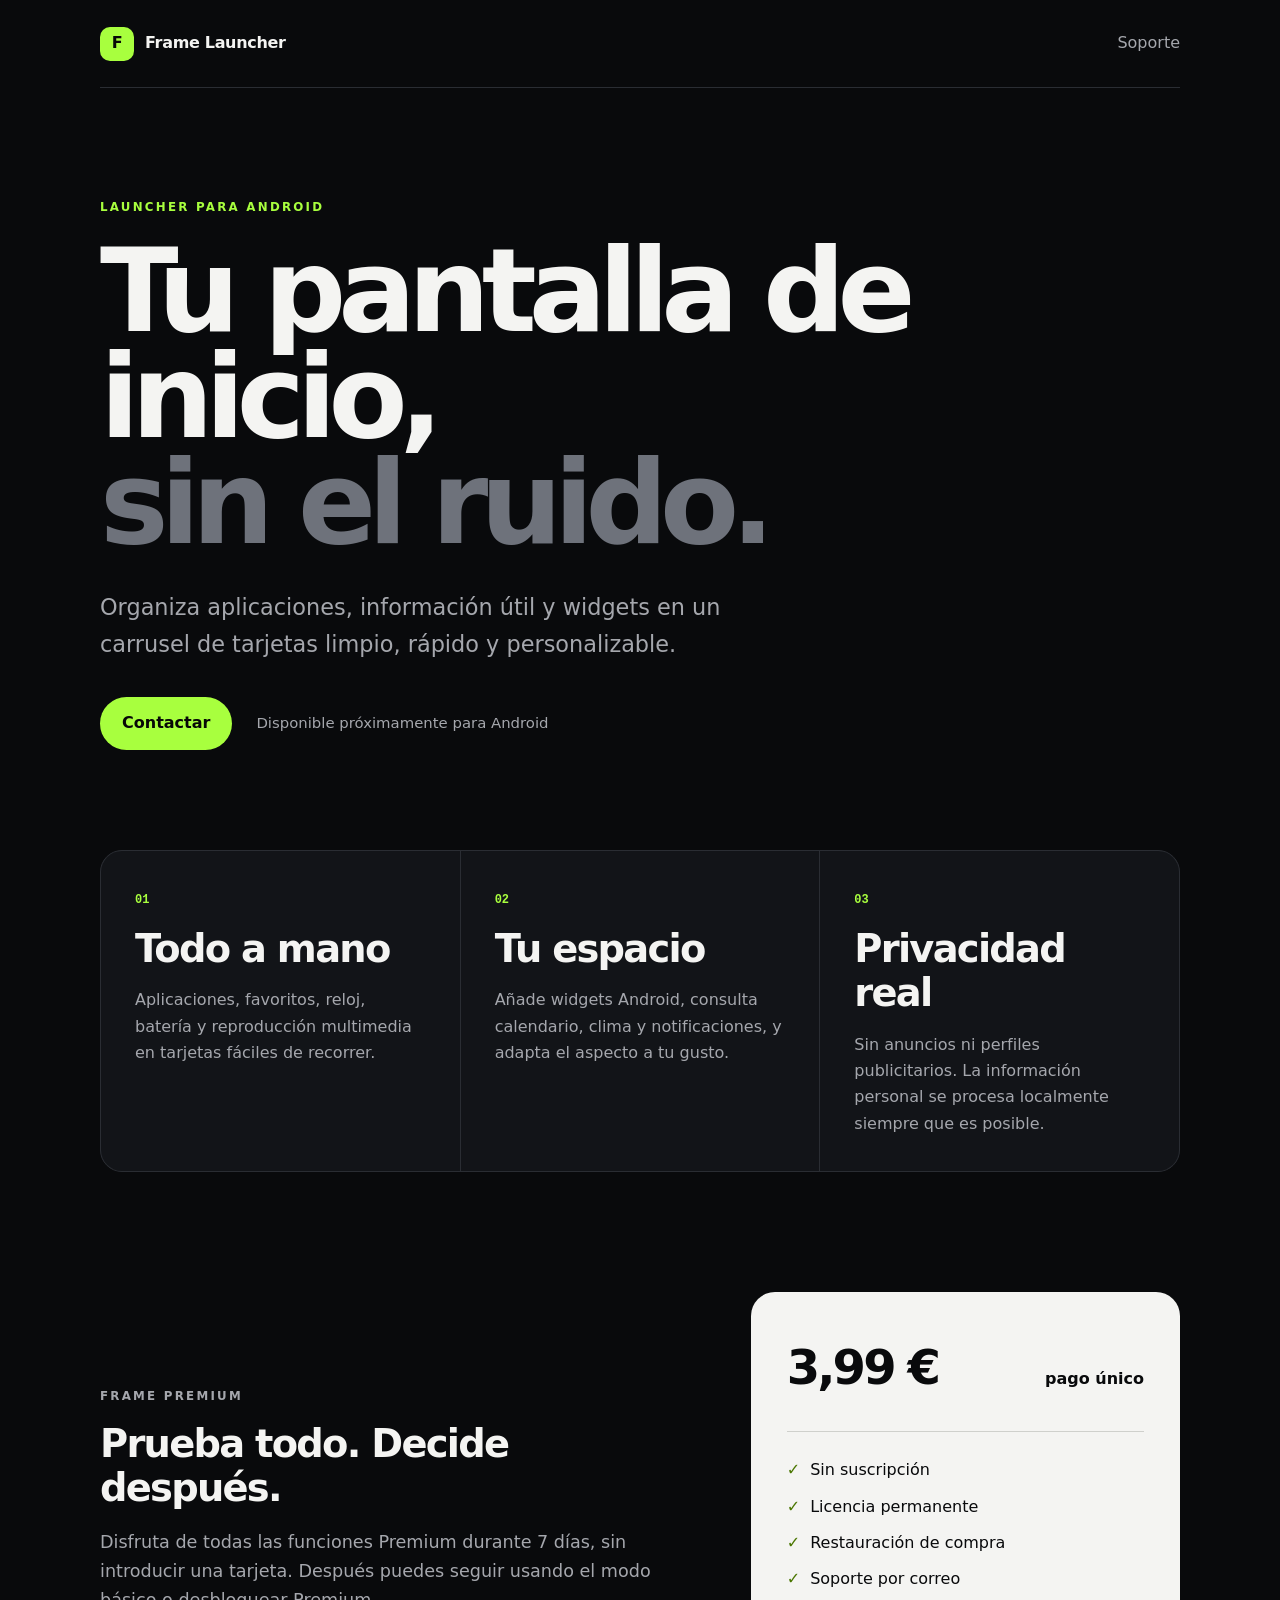
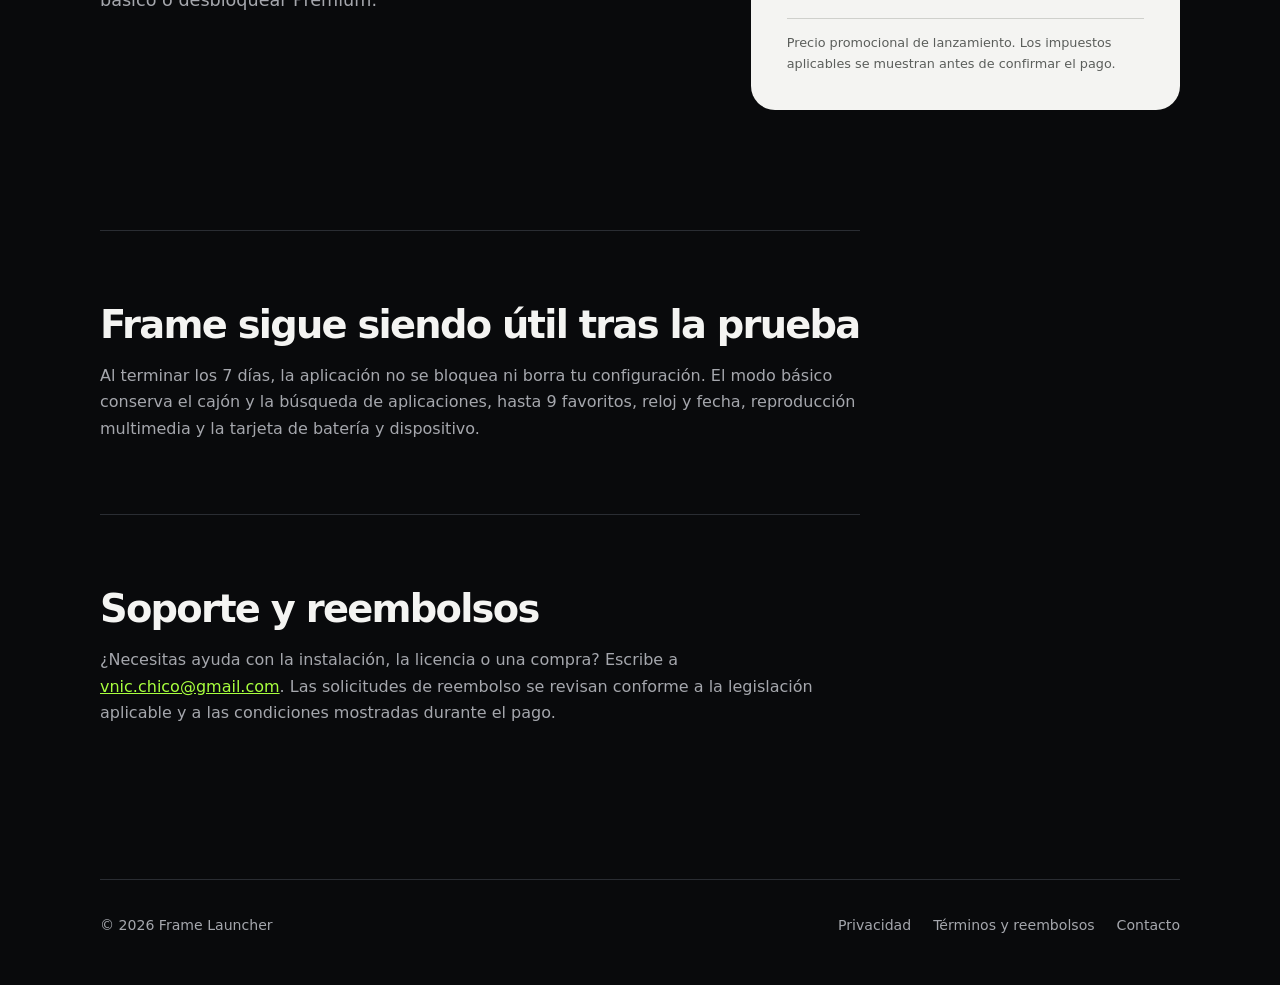
==== index.html @ dd03f136 "Publish Frame Launcher website" ====
<!doctype html>
<html lang="es">
<head>
  <meta charset="utf-8">
  <meta name="viewport" content="width=device-width, initial-scale=1">
  <meta name="description" content="Frame Launcher para Android: una pantalla de inicio organizada en tarjetas, aplicaciones y widgets. Prueba Premium durante 7 días y compra única por 3,99 €.">
  <title>Frame Launcher · Tu Android, mejor organizado</title>
  <link rel="stylesheet" href="./assets/style.css">
</head>
<body>
  <main>
    <nav>
      <a class="brand" href="./"><span class="mark">F</span>Frame Launcher</a>
      <a class="nav-link" href="mailto:vnic.chico@gmail.com">Soporte</a>
    </nav>

    <section class="hero">
      <p class="eyebrow">LAUNCHER PARA ANDROID</p>
      <h1>Tu pantalla de inicio,<br><span>sin el ruido.</span></h1>
      <p class="lede">Organiza aplicaciones, información útil y widgets en un carrusel de tarjetas limpio, rápido y personalizable.</p>
      <div class="actions">
        <a class="button" href="mailto:vnic.chico@gmail.com?subject=Frame%20Launcher">Contactar</a>
        <span class="availability">Disponible próximamente para Android</span>
      </div>
    </section>

    <section class="features" aria-label="Características">
      <article><span>01</span><h2>Todo a mano</h2><p>Aplicaciones, favoritos, reloj, batería y reproducción multimedia en tarjetas fáciles de recorrer.</p></article>
      <article><span>02</span><h2>Tu espacio</h2><p>Añade widgets Android, consulta calendario, clima y notificaciones, y adapta el aspecto a tu gusto.</p></article>
      <article><span>03</span><h2>Privacidad real</h2><p>Sin anuncios ni perfiles publicitarios. La información personal se procesa localmente siempre que es posible.</p></article>
    </section>

    <section class="pricing">
      <div>
        <p class="eyebrow">FRAME PREMIUM</p>
        <h2>Prueba todo. Decide después.</h2>
        <p>Disfruta de todas las funciones Premium durante 7 días, sin introducir una tarjeta. Después puedes seguir usando el modo básico o desbloquear Premium.</p>
      </div>
      <div class="price-card">
        <p class="price"><strong>3,99 €</strong><span>pago único</span></p>
        <ul>
          <li>Sin suscripción</li>
          <li>Licencia permanente</li>
          <li>Restauración de compra</li>
          <li>Soporte por correo</li>
        </ul>
        <p class="fine-print">Precio promocional de lanzamiento. Los impuestos aplicables se muestran antes de confirmar el pago.</p>
      </div>
    </section>

    <section class="basic">
      <h2>Frame sigue siendo útil tras la prueba</h2>
      <p>Al terminar los 7 días, la aplicación no se bloquea ni borra tu configuración. El modo básico conserva el cajón y la búsqueda de aplicaciones, hasta 9 favoritos, reloj y fecha, reproducción multimedia y la tarjeta de batería y dispositivo.</p>
    </section>

    <section class="help">
      <h2>Soporte y reembolsos</h2>
      <p>¿Necesitas ayuda con la instalación, la licencia o una compra? Escribe a <a href="mailto:vnic.chico@gmail.com">vnic.chico@gmail.com</a>. Las solicitudes de reembolso se revisan conforme a la legislación aplicable y a las condiciones mostradas durante el pago.</p>
    </section>

    <footer>
      <span>© 2026 Frame Launcher</span>
      <span><a href="./privacy/">Privacidad</a><a href="./terms/">Términos y reembolsos</a><a href="mailto:vnic.chico@gmail.com">Contacto</a></span>
    </footer>
  </main>
</body>
</html>
---- assets/style.css ----
:root{color-scheme:dark;--bg:#090a0c;--panel:#121418;--text:#f4f4f2;--muted:#a5a7ad;--line:#2a2d33;--accent:#a8ff3e}*{box-sizing:border-box}html{scroll-behavior:smooth}body{margin:0;background:var(--bg);color:var(--text);font:16px/1.65 Inter,ui-sans-serif,system-ui,-apple-system,BlinkMacSystemFont,"Segoe UI",sans-serif}main{width:min(1080px,calc(100% - 40px));margin:auto}nav{min-height:88px;display:flex;align-items:center;justify-content:space-between;border-bottom:1px solid var(--line)}a{color:inherit}.brand{display:inline-flex;align-items:center;gap:11px;color:var(--text);font-weight:760;text-decoration:none;letter-spacing:-.02em}.mark{display:grid;place-items:center;width:34px;height:34px;border-radius:10px;background:var(--accent);color:#070807;font-weight:900}.nav-link{color:var(--muted);text-decoration:none}.nav-link:hover,footer a:hover{color:var(--accent)}.hero{padding:110px 0 100px;max-width:900px}.eyebrow{color:var(--accent);font-size:.74rem;font-weight:800;letter-spacing:.19em;margin:0 0 20px}.hero h1{font-size:clamp(3.2rem,9vw,7.5rem);line-height:.92;letter-spacing:-.07em;margin:0;max-width:1000px}.hero h1 span{color:#6e727b}.lede{font-size:clamp(1.12rem,2vw,1.4rem);color:var(--muted);max-width:680px;margin:34px 0}.actions{display:flex;align-items:center;gap:24px;flex-wrap:wrap}.button{background:var(--accent);color:#070807;text-decoration:none;font-weight:800;padding:13px 22px;border-radius:999px}.availability{color:var(--muted);font-size:.93rem}.features{display:grid;grid-template-columns:repeat(3,1fr);gap:1px;background:var(--line);border:1px solid var(--line);border-radius:22px;overflow:hidden}.features article{background:var(--panel);padding:34px}.features article>span{font:700 .75rem/1 monospace;color:var(--accent)}h2{font-size:clamp(1.55rem,3vw,2.5rem);line-height:1.15;letter-spacing:-.045em;margin:16px 0}.features p,.pricing p,.basic p,.help p{color:var(--muted);margin-bottom:0}.pricing{display:grid;grid-template-columns:1.15fr .85fr;gap:70px;align-items:center;padding:120px 0}.pricing>div:first-child>p:last-child{font-size:1.1rem;max-width:600px}.price-card{background:var(--text);color:#090a0c;border-radius:24px;padding:36px}.price{display:flex;align-items:baseline;justify-content:space-between;margin:0 0 24px!important;color:#090a0c!important}.price strong{font-size:3rem;letter-spacing:-.06em}.price span{font-weight:700}.price-card ul{list-style:none;padding:20px 0;margin:0;border-top:1px solid #cfd0cc;border-bottom:1px solid #cfd0cc}.price-card li{padding:5px 0}.price-card li:before{content:"✓";color:#4a7600;font-weight:900;margin-right:10px}.fine-print{font-size:.8rem!important;color:#5b5e5b!important}.basic,.help{border-top:1px solid var(--line);padding:72px 0;max-width:760px}.basic h2,.help h2{margin-top:0}.help a{color:var(--accent)}footer{display:flex;justify-content:space-between;gap:20px;flex-wrap:wrap;border-top:1px solid var(--line);padding:34px 0 48px;color:var(--muted);font-size:.88rem}footer span:last-child{display:flex;gap:22px;flex-wrap:wrap}footer a{text-decoration:none}body>main>h1{font-size:clamp(2.5rem,7vw,5rem);line-height:1;letter-spacing:-.06em;margin:85px 0 10px}body>main>.updated{color:var(--accent);font-size:.86rem;font-weight:700}body>main>.links{display:grid;grid-template-columns:repeat(2,1fr);gap:14px;margin:44px 0 90px}.card{display:flex;flex-direction:column;background:var(--panel);border:1px solid var(--line);border-radius:16px;padding:24px;text-decoration:none}.card span{color:var(--muted);margin-top:4px}body>main>p,body>main>ul{max-width:800px;color:#c2c4c9}body>main>h2{margin-top:54px;font-size:1.75rem}body>main>footer{margin-top:80px}@media(max-width:760px){main{width:min(100% - 28px,1080px)}nav{min-height:72px}.hero{padding:80px 0 70px}.features,.pricing,body>main>.links{grid-template-columns:1fr}.pricing{gap:38px;padding:85px 0}.features article{padding:26px}.price-card{padding:28px}.basic,.help{padding:55px 0}.price{align-items:flex-start;flex-direction:column}.price span{margin-top:-8px}}
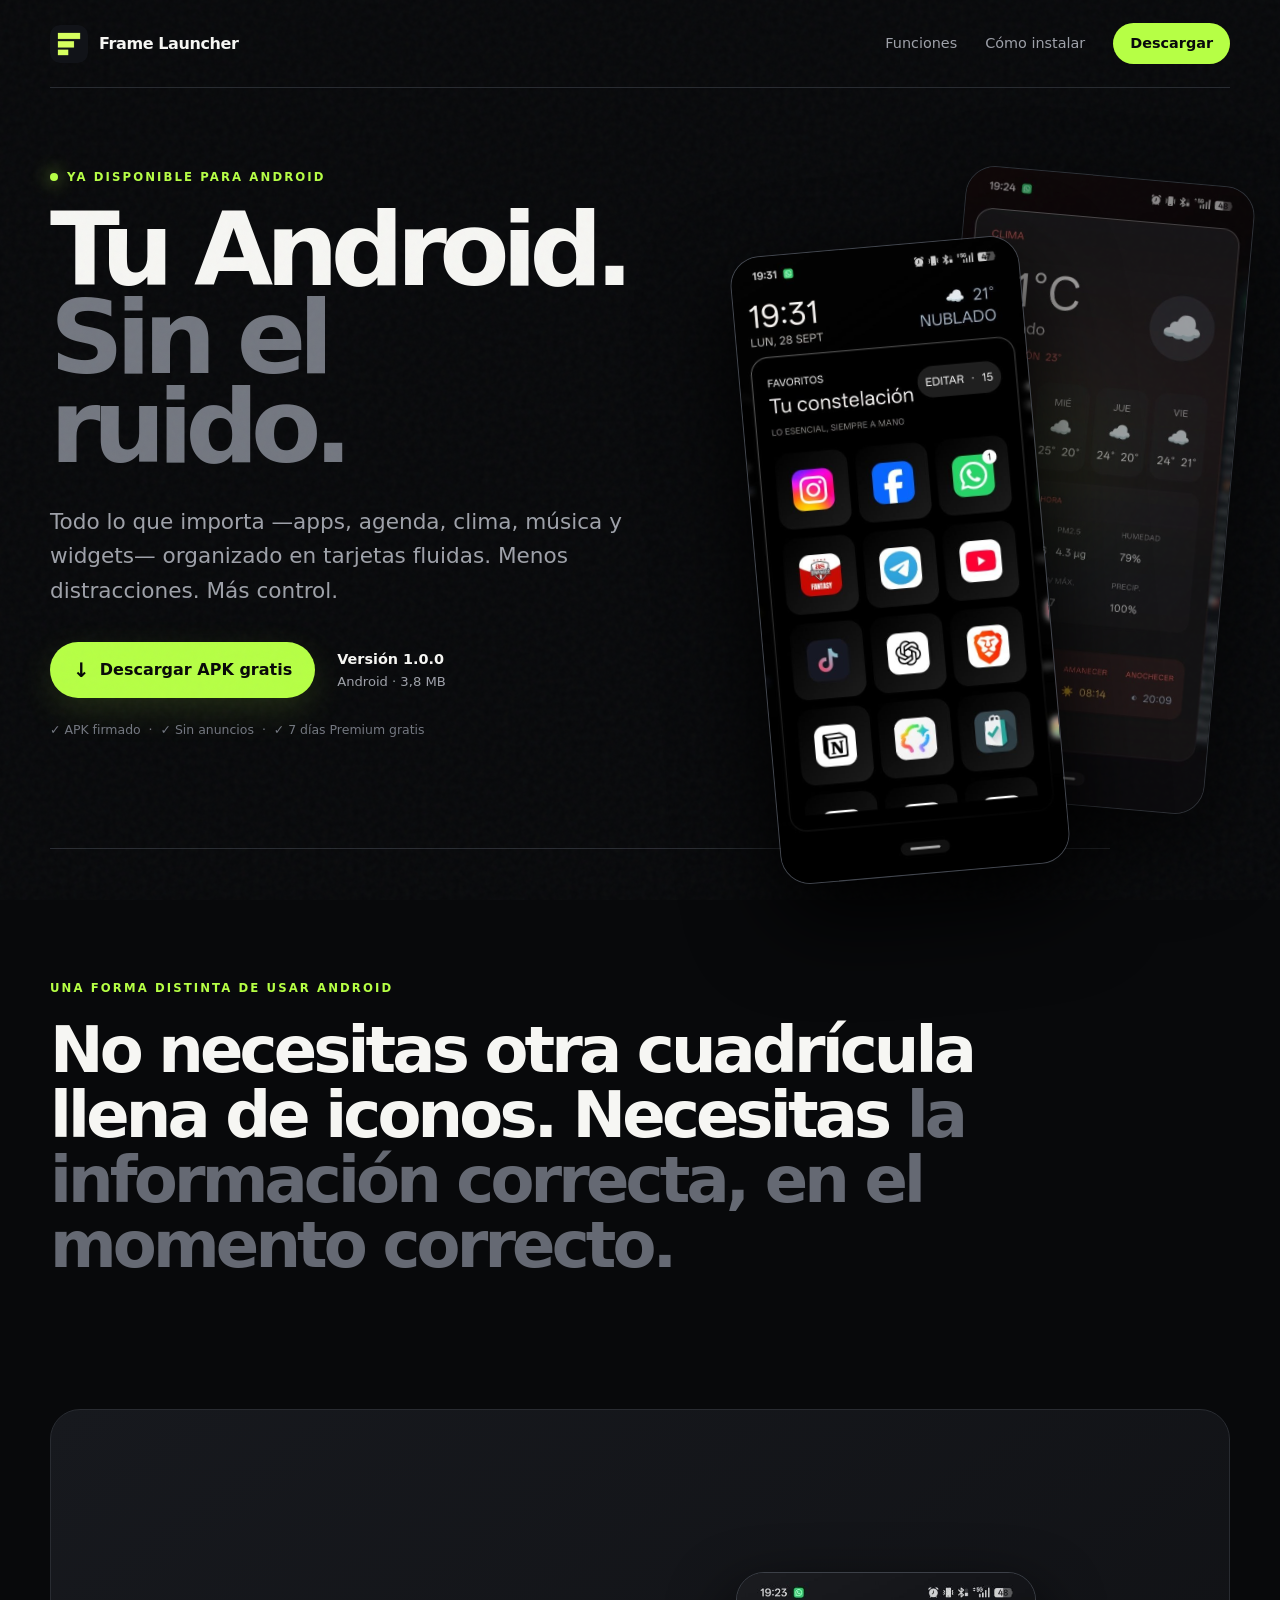
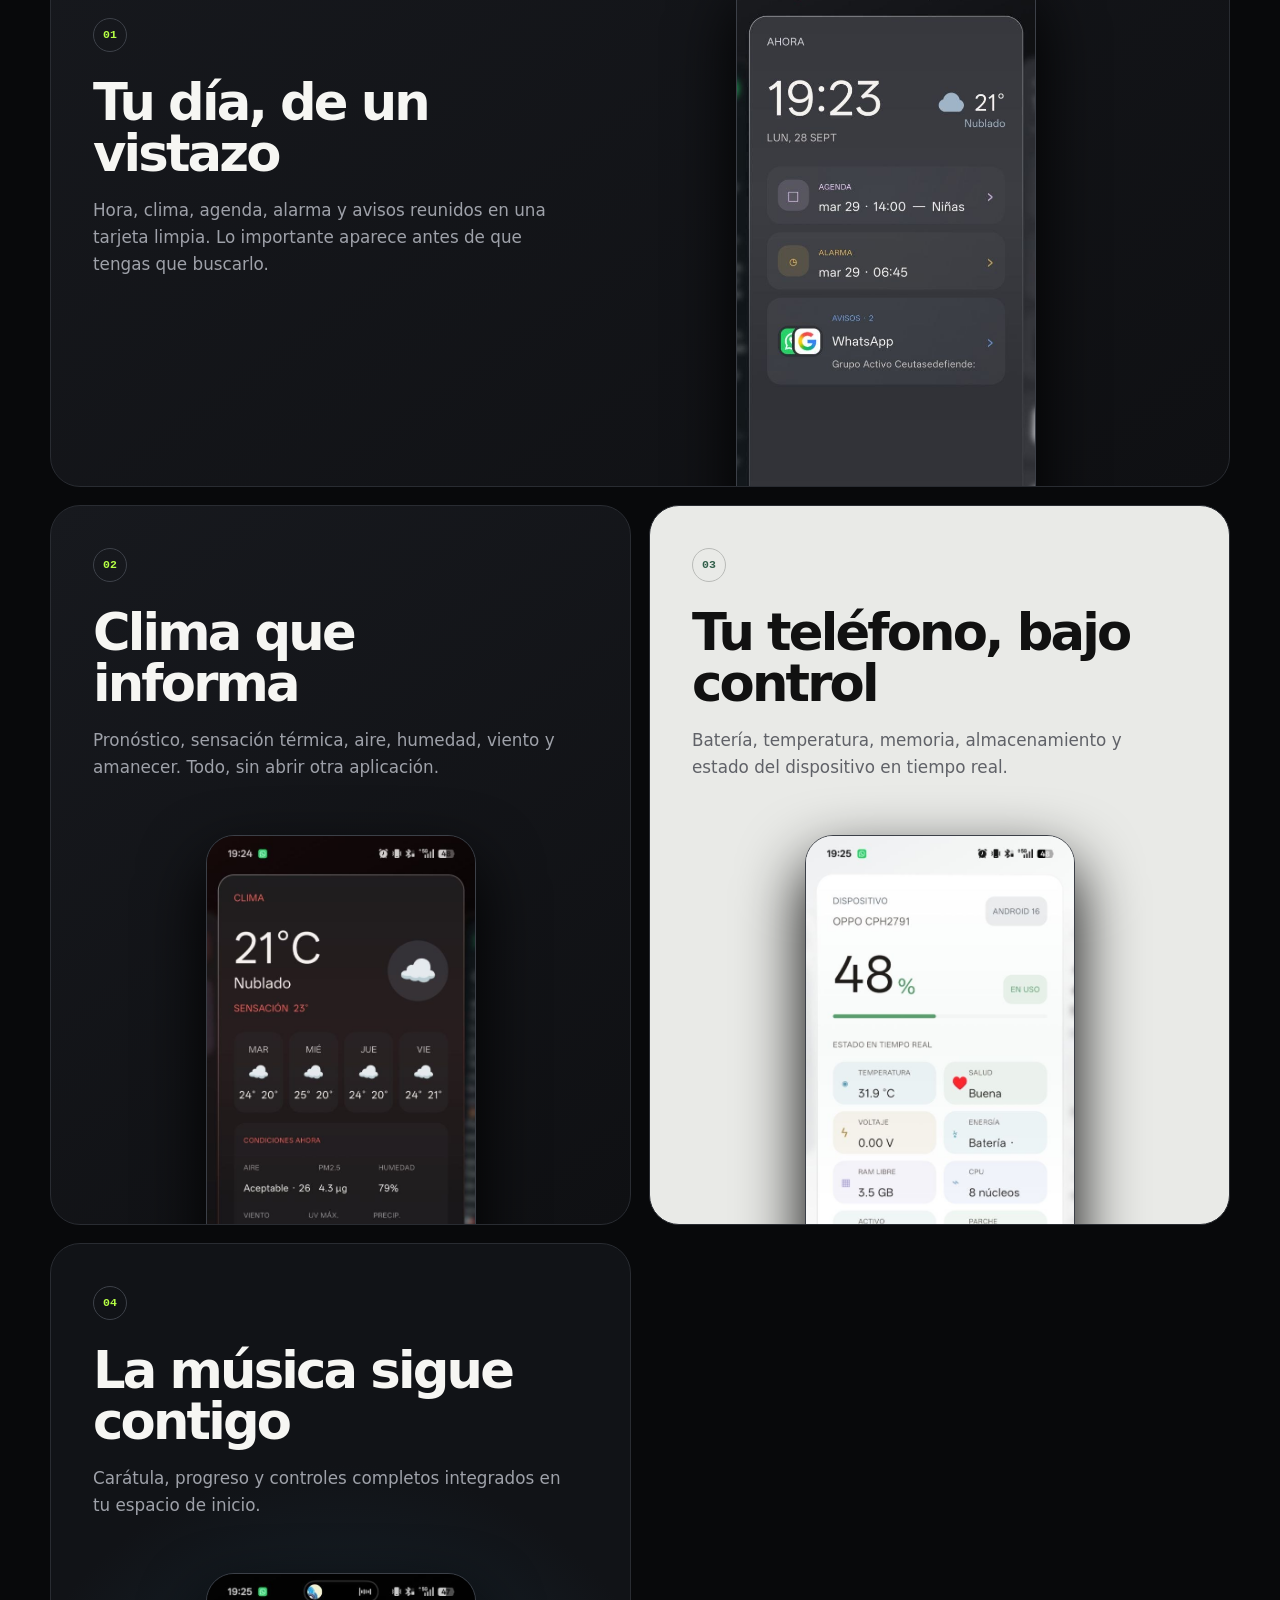
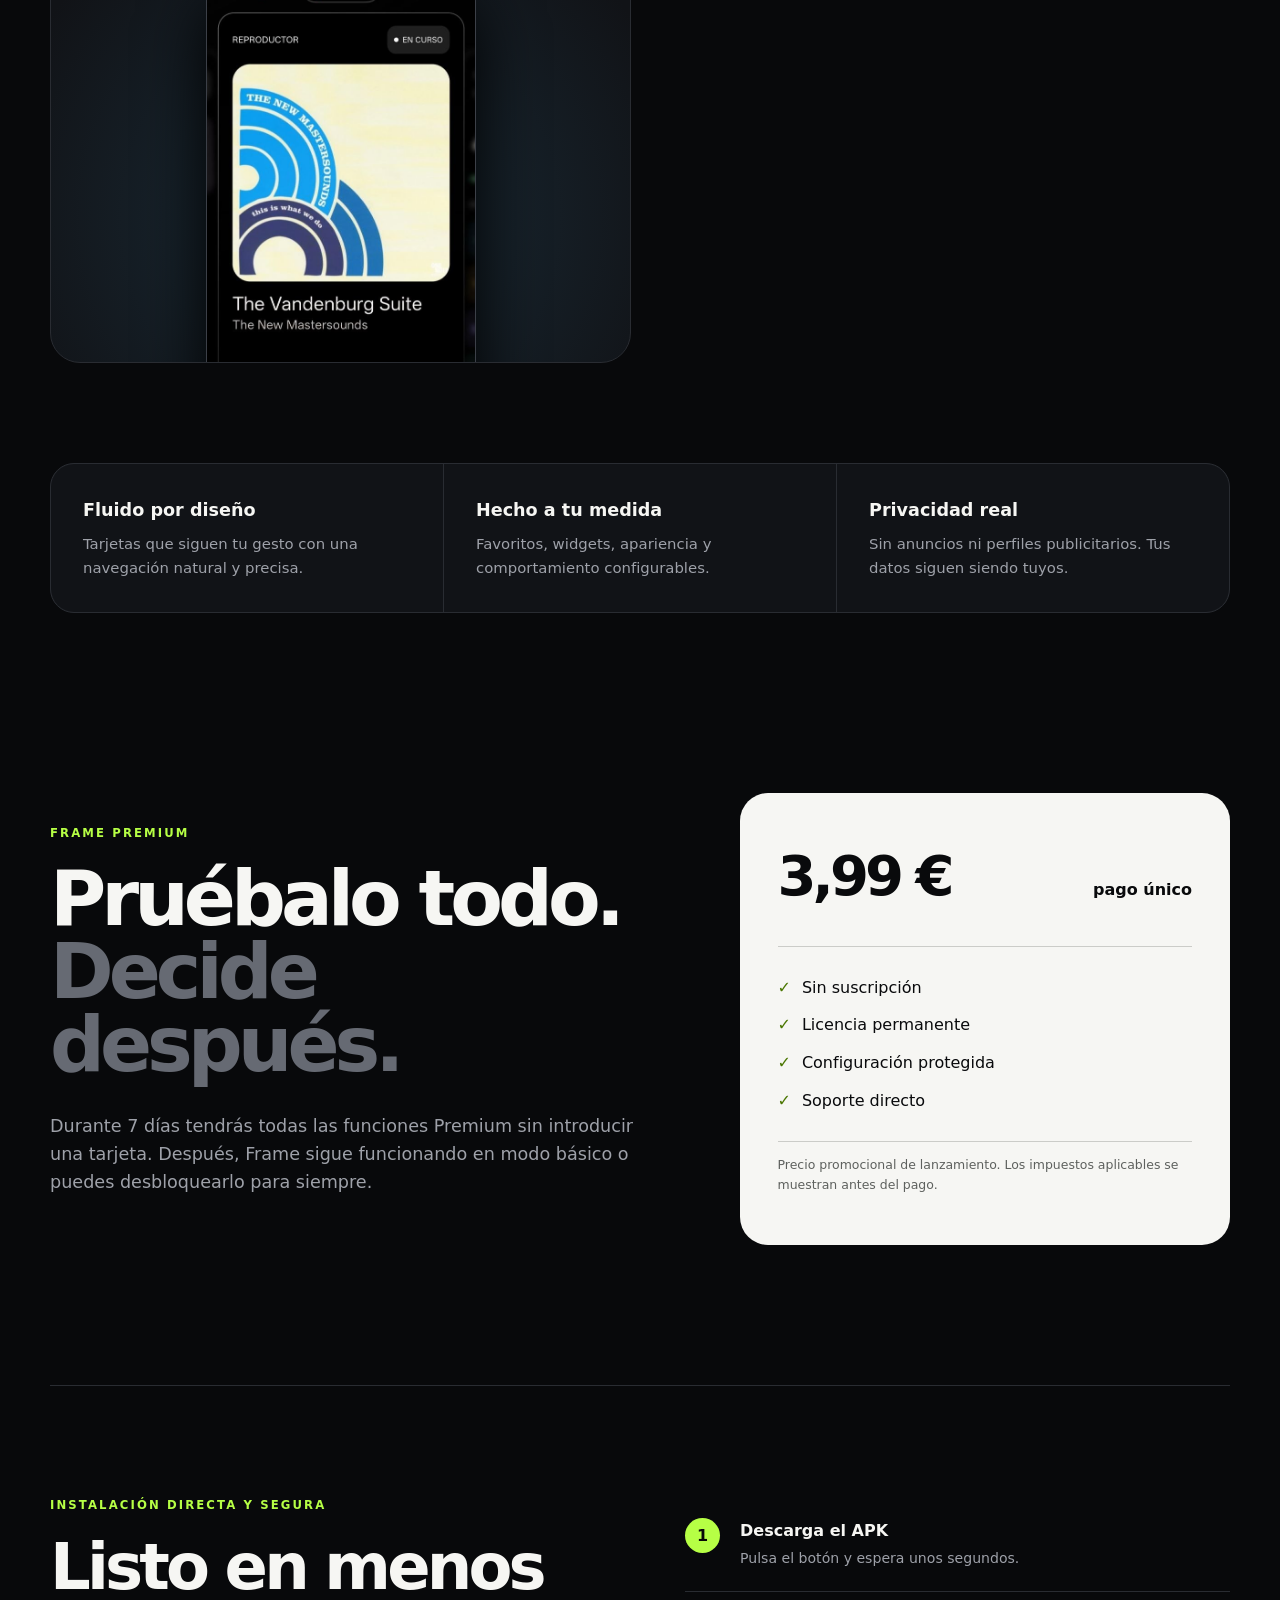
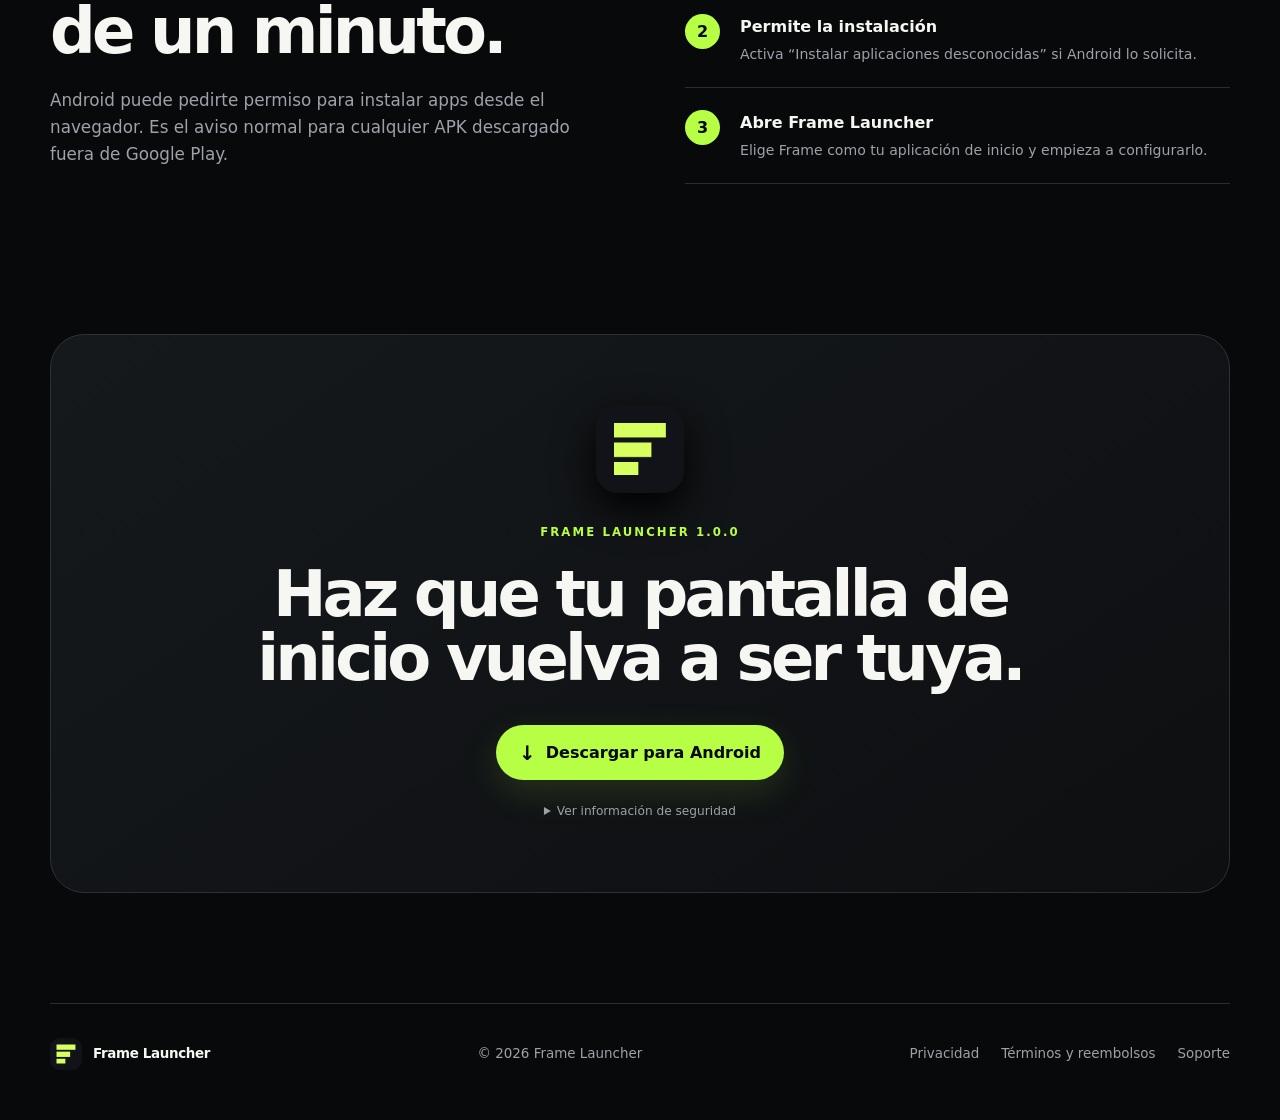
==== commit 75ecce21: "Publish redesigned landing page and signed APK" ====
--- a/index.html
+++ b/index.html
@@ -3,64 +3,107 @@
 <head>
   <meta charset="utf-8">
   <meta name="viewport" content="width=device-width, initial-scale=1">
-  <meta name="description" content="Frame Launcher para Android: una pantalla de inicio organizada en tarjetas, aplicaciones y widgets. Prueba Premium durante 7 días y compra única por 3,99 €.">
-  <title>Frame Launcher · Tu Android, mejor organizado</title>
+  <meta name="theme-color" content="#090a0c">
+  <meta name="description" content="Frame Launcher transforma tu Android en un espacio limpio y útil. Descarga gratis la versión 1.0.0 y prueba Premium durante 7 días.">
+  <meta property="og:title" content="Frame Launcher · Tu Android, sin el ruido">
+  <meta property="og:description" content="Un launcher elegante, rápido y organizado en tarjetas. Descarga directa para Android.">
+  <meta property="og:image" content="https://ricardomrtnez.github.io/frame-launcher-web/assets/icon.png">
+  <title>Frame Launcher · Descarga para Android</title>
+  <link rel="icon" href="./assets/icon.png">
   <link rel="stylesheet" href="./assets/style.css">
 </head>
 <body>
   <main>
     <nav>
-      <a class="brand" href="./"><span class="mark">F</span>Frame Launcher</a>
-      <a class="nav-link" href="mailto:vnic.chico@gmail.com">Soporte</a>
+      <a class="brand" href="./"><img src="./assets/icon.png" alt="" width="38" height="38">Frame Launcher</a>
+      <div class="nav-actions"><a href="#funciones">Funciones</a><a href="#instalar">Cómo instalar</a><a class="nav-download" href="./downloads/Frame-Launcher-1.0.0.apk" download>Descargar</a></div>
     </nav>
 
     <section class="hero">
-      <p class="eyebrow">LAUNCHER PARA ANDROID</p>
-      <h1>Tu pantalla de inicio,<br><span>sin el ruido.</span></h1>
-      <p class="lede">Organiza aplicaciones, información útil y widgets en un carrusel de tarjetas limpio, rápido y personalizable.</p>
-      <div class="actions">
-        <a class="button" href="mailto:vnic.chico@gmail.com?subject=Frame%20Launcher">Contactar</a>
-        <span class="availability">Disponible próximamente para Android</span>
+      <div class="hero-copy">
+        <p class="eyebrow"><span></span>YA DISPONIBLE PARA ANDROID</p>
+        <h1>Tu Android.<br><em>Sin el ruido.</em></h1>
+        <p class="lede">Todo lo que importa —apps, agenda, clima, música y widgets— organizado en tarjetas fluidas. Menos distracciones. Más control.</p>
+        <div class="actions">
+          <a class="button" href="./downloads/Frame-Launcher-1.0.0.apk" download><span>↓</span> Descargar APK gratis</a>
+          <div class="release"><strong>Versión 1.0.0</strong><span>Android · 3,8 MB</span></div>
+        </div>
+        <p class="trust">✓ APK firmado &nbsp;·&nbsp; ✓ Sin anuncios &nbsp;·&nbsp; ✓ 7 días Premium gratis</p>
+      </div>
+      <div class="hero-visual" aria-label="Frame Launcher en funcionamiento">
+        <div class="glow"></div>
+        <img class="phone phone-back" src="./assets/screenshots/clima.jpg" alt="Tarjeta de clima de Frame Launcher">
+        <img class="phone phone-front" src="./assets/screenshots/favoritos.jpg" alt="Pantalla de favoritos de Frame Launcher">
       </div>
     </section>
 
-    <section class="features" aria-label="Características">
-      <article><span>01</span><h2>Todo a mano</h2><p>Aplicaciones, favoritos, reloj, batería y reproducción multimedia en tarjetas fáciles de recorrer.</p></article>
-      <article><span>02</span><h2>Tu espacio</h2><p>Añade widgets Android, consulta calendario, clima y notificaciones, y adapta el aspecto a tu gusto.</p></article>
-      <article><span>03</span><h2>Privacidad real</h2><p>Sin anuncios ni perfiles publicitarios. La información personal se procesa localmente siempre que es posible.</p></article>
+    <section class="statement">
+      <p class="eyebrow">UNA FORMA DISTINTA DE USAR ANDROID</p>
+      <h2>No necesitas otra cuadrícula llena de iconos. Necesitas <span>la información correcta, en el momento correcto.</span></h2>
+    </section>
+
+    <section class="showcase" id="funciones">
+      <article class="feature-card feature-wide">
+        <div class="feature-copy"><span class="number">01</span><h3>Tu día, de un vistazo</h3><p>Hora, clima, agenda, alarma y avisos reunidos en una tarjeta limpia. Lo importante aparece antes de que tengas que buscarlo.</p></div>
+        <img src="./assets/screenshots/ahora.jpg" alt="Resumen Ahora con agenda, alarma y notificaciones">
+      </article>
+      <article class="feature-card">
+        <div class="feature-copy"><span class="number">02</span><h3>Clima que informa</h3><p>Pronóstico, sensación térmica, aire, humedad, viento y amanecer. Todo, sin abrir otra aplicación.</p></div>
+        <img src="./assets/screenshots/clima.jpg" alt="Pronóstico del tiempo detallado">
+      </article>
+      <article class="feature-card light">
+        <div class="feature-copy"><span class="number">03</span><h3>Tu teléfono, bajo control</h3><p>Batería, temperatura, memoria, almacenamiento y estado del dispositivo en tiempo real.</p></div>
+        <img src="./assets/screenshots/dispositivo.jpg" alt="Información de batería y dispositivo">
+      </article>
+      <article class="feature-card player-card">
+        <div class="feature-copy"><span class="number">04</span><h3>La música sigue contigo</h3><p>Carátula, progreso y controles completos integrados en tu espacio de inicio.</p></div>
+        <img src="./assets/screenshots/reproductor.jpg" alt="Reproductor multimedia integrado">
+      </article>
+    </section>
+
+    <section class="essentials">
+      <div><strong>Fluido por diseño</strong><span>Tarjetas que siguen tu gesto con una navegación natural y precisa.</span></div>
+      <div><strong>Hecho a tu medida</strong><span>Favoritos, widgets, apariencia y comportamiento configurables.</span></div>
+      <div><strong>Privacidad real</strong><span>Sin anuncios ni perfiles publicitarios. Tus datos siguen siendo tuyos.</span></div>
     </section>
 
     <section class="pricing">
-      <div>
+      <div class="pricing-copy">
         <p class="eyebrow">FRAME PREMIUM</p>
-        <h2>Prueba todo. Decide después.</h2>
-        <p>Disfruta de todas las funciones Premium durante 7 días, sin introducir una tarjeta. Después puedes seguir usando el modo básico o desbloquear Premium.</p>
+        <h2>Pruébalo todo.<br><span>Decide después.</span></h2>
+        <p>Durante 7 días tendrás todas las funciones Premium sin introducir una tarjeta. Después, Frame sigue funcionando en modo básico o puedes desbloquearlo para siempre.</p>
       </div>
       <div class="price-card">
         <p class="price"><strong>3,99 €</strong><span>pago único</span></p>
-        <ul>
-          <li>Sin suscripción</li>
-          <li>Licencia permanente</li>
-          <li>Restauración de compra</li>
-          <li>Soporte por correo</li>
-        </ul>
-        <p class="fine-print">Precio promocional de lanzamiento. Los impuestos aplicables se muestran antes de confirmar el pago.</p>
+        <ul><li>Sin suscripción</li><li>Licencia permanente</li><li>Configuración protegida</li><li>Soporte directo</li></ul>
+        <p class="fine-print">Precio promocional de lanzamiento. Los impuestos aplicables se muestran antes del pago.</p>
       </div>
     </section>
 
-    <section class="basic">
-      <h2>Frame sigue siendo útil tras la prueba</h2>
-      <p>Al terminar los 7 días, la aplicación no se bloquea ni borra tu configuración. El modo básico conserva el cajón y la búsqueda de aplicaciones, hasta 9 favoritos, reloj y fecha, reproducción multimedia y la tarjeta de batería y dispositivo.</p>
+    <section class="install" id="instalar">
+      <div>
+        <p class="eyebrow">INSTALACIÓN DIRECTA Y SEGURA</p>
+        <h2>Listo en menos de un minuto.</h2>
+        <p>Android puede pedirte permiso para instalar apps desde el navegador. Es el aviso normal para cualquier APK descargado fuera de Google Play.</p>
+      </div>
+      <ol>
+        <li><span>1</span><div><strong>Descarga el APK</strong><small>Pulsa el botón y espera unos segundos.</small></div></li>
+        <li><span>2</span><div><strong>Permite la instalación</strong><small>Activa “Instalar aplicaciones desconocidas” si Android lo solicita.</small></div></li>
+        <li><span>3</span><div><strong>Abre Frame Launcher</strong><small>Elige Frame como tu aplicación de inicio y empieza a configurarlo.</small></div></li>
+      </ol>
     </section>
 
-    <section class="help">
-      <h2>Soporte y reembolsos</h2>
-      <p>¿Necesitas ayuda con la instalación, la licencia o una compra? Escribe a <a href="mailto:vnic.chico@gmail.com">vnic.chico@gmail.com</a>. Las solicitudes de reembolso se revisan conforme a la legislación aplicable y a las condiciones mostradas durante el pago.</p>
+    <section class="download-cta">
+      <img src="./assets/icon.png" alt="Icono de Frame Launcher" width="88" height="88">
+      <div><p class="eyebrow">FRAME LAUNCHER 1.0.0</p><h2>Haz que tu pantalla de inicio vuelva a ser tuya.</h2></div>
+      <a class="button" href="./downloads/Frame-Launcher-1.0.0.apk" download><span>↓</span> Descargar para Android</a>
+      <details><summary>Ver información de seguridad</summary><p>SHA-256: <code>cc2cfb336efeb965514c968ebdaf900f2cdef9dce5c06005093717f1619c69ec</code></p></details>
     </section>
 
     <footer>
+      <a class="brand" href="./"><img src="./assets/icon.png" alt="" width="32" height="32">Frame Launcher</a>
       <span>© 2026 Frame Launcher</span>
-      <span><a href="./privacy/">Privacidad</a><a href="./terms/">Términos y reembolsos</a><a href="mailto:vnic.chico@gmail.com">Contacto</a></span>
+      <span><a href="./privacy/">Privacidad</a><a href="./terms/">Términos y reembolsos</a><a href="mailto:vnic.chico@gmail.com">Soporte</a></span>
     </footer>
   </main>
 </body>
--- a/assets/style.css
+++ b/assets/style.css
@@ -1 +1 @@
-:root{color-scheme:dark;--bg:#090a0c;--panel:#121418;--text:#f4f4f2;--muted:#a5a7ad;--line:#2a2d33;--accent:#a8ff3e}*{box-sizing:border-box}html{scroll-behavior:smooth}body{margin:0;background:var(--bg);color:var(--text);font:16px/1.65 Inter,ui-sans-serif,system-ui,-apple-system,BlinkMacSystemFont,"Segoe UI",sans-serif}main{width:min(1080px,calc(100% - 40px));margin:auto}nav{min-height:88px;display:flex;align-items:center;justify-content:space-between;border-bottom:1px solid var(--line)}a{color:inherit}.brand{display:inline-flex;align-items:center;gap:11px;color:var(--text);font-weight:760;text-decoration:none;letter-spacing:-.02em}.mark{display:grid;place-items:center;width:34px;height:34px;border-radius:10px;background:var(--accent);color:#070807;font-weight:900}.nav-link{color:var(--muted);text-decoration:none}.nav-link:hover,footer a:hover{color:var(--accent)}.hero{padding:110px 0 100px;max-width:900px}.eyebrow{color:var(--accent);font-size:.74rem;font-weight:800;letter-spacing:.19em;margin:0 0 20px}.hero h1{font-size:clamp(3.2rem,9vw,7.5rem);line-height:.92;letter-spacing:-.07em;margin:0;max-width:1000px}.hero h1 span{color:#6e727b}.lede{font-size:clamp(1.12rem,2vw,1.4rem);color:var(--muted);max-width:680px;margin:34px 0}.actions{display:flex;align-items:center;gap:24px;flex-wrap:wrap}.button{background:var(--accent);color:#070807;text-decoration:none;font-weight:800;padding:13px 22px;border-radius:999px}.availability{color:var(--muted);font-size:.93rem}.features{display:grid;grid-template-columns:repeat(3,1fr);gap:1px;background:var(--line);border:1px solid var(--line);border-radius:22px;overflow:hidden}.features article{background:var(--panel);padding:34px}.features article>span{font:700 .75rem/1 monospace;color:var(--accent)}h2{font-size:clamp(1.55rem,3vw,2.5rem);line-height:1.15;letter-spacing:-.045em;margin:16px 0}.features p,.pricing p,.basic p,.help p{color:var(--muted);margin-bottom:0}.pricing{display:grid;grid-template-columns:1.15fr .85fr;gap:70px;align-items:center;padding:120px 0}.pricing>div:first-child>p:last-child{font-size:1.1rem;max-width:600px}.price-card{background:var(--text);color:#090a0c;border-radius:24px;padding:36px}.price{display:flex;align-items:baseline;justify-content:space-between;margin:0 0 24px!important;color:#090a0c!important}.price strong{font-size:3rem;letter-spacing:-.06em}.price span{font-weight:700}.price-card ul{list-style:none;padding:20px 0;margin:0;border-top:1px solid #cfd0cc;border-bottom:1px solid #cfd0cc}.price-card li{padding:5px 0}.price-card li:before{content:"✓";color:#4a7600;font-weight:900;margin-right:10px}.fine-print{font-size:.8rem!important;color:#5b5e5b!important}.basic,.help{border-top:1px solid var(--line);padding:72px 0;max-width:760px}.basic h2,.help h2{margin-top:0}.help a{color:var(--accent)}footer{display:flex;justify-content:space-between;gap:20px;flex-wrap:wrap;border-top:1px solid var(--line);padding:34px 0 48px;color:var(--muted);font-size:.88rem}footer span:last-child{display:flex;gap:22px;flex-wrap:wrap}footer a{text-decoration:none}body>main>h1{font-size:clamp(2.5rem,7vw,5rem);line-height:1;letter-spacing:-.06em;margin:85px 0 10px}body>main>.updated{color:var(--accent);font-size:.86rem;font-weight:700}body>main>.links{display:grid;grid-template-columns:repeat(2,1fr);gap:14px;margin:44px 0 90px}.card{display:flex;flex-direction:column;background:var(--panel);border:1px solid var(--line);border-radius:16px;padding:24px;text-decoration:none}.card span{color:var(--muted);margin-top:4px}body>main>p,body>main>ul{max-width:800px;color:#c2c4c9}body>main>h2{margin-top:54px;font-size:1.75rem}body>main>footer{margin-top:80px}@media(max-width:760px){main{width:min(100% - 28px,1080px)}nav{min-height:72px}.hero{padding:80px 0 70px}.features,.pricing,body>main>.links{grid-template-columns:1fr}.pricing{gap:38px;padding:85px 0}.features article{padding:26px}.price-card{padding:28px}.basic,.help{padding:55px 0}.price{align-items:flex-start;flex-direction:column}.price span{margin-top:-8px}}
+:root{color-scheme:dark;--bg:#08090b;--panel:#111317;--panel2:#17191e;--text:#f6f6f3;--muted:#9ea1a9;--line:#292c32;--accent:#b6ff45;--accent2:#7cffc8}*{box-sizing:border-box}html{scroll-behavior:smooth}body{margin:0;background:var(--bg);color:var(--text);font:16px/1.6 Inter,ui-sans-serif,system-ui,-apple-system,BlinkMacSystemFont,"Segoe UI",sans-serif;overflow-x:hidden}body:before{content:"";position:fixed;inset:0;pointer-events:none;opacity:.035;background-image:url("data:image/svg+xml,%3Csvg viewBox='0 0 160 160' xmlns='http://www.w3.org/2000/svg'%3E%3Cfilter id='n'%3E%3CfeTurbulence type='fractalNoise' baseFrequency='.9' numOctaves='4' stitchTiles='stitch'/%3E%3C/filter%3E%3Crect width='100%25' height='100%25' filter='url(%23n)'/%3E%3C/svg%3E")}main{width:min(1180px,calc(100% - 48px));margin:auto}a{color:inherit}nav{min-height:88px;display:flex;align-items:center;justify-content:space-between;border-bottom:1px solid var(--line);position:relative;z-index:10}.brand{display:inline-flex;align-items:center;gap:11px;color:var(--text);font-weight:800;text-decoration:none;letter-spacing:-.025em}.brand img{border-radius:10px}.nav-actions{display:flex;align-items:center;gap:28px}.nav-actions a{color:var(--muted);font-size:.9rem;text-decoration:none}.nav-actions a:hover{color:var(--text)}.nav-actions .nav-download{color:#090a0c;background:var(--accent);font-weight:800;padding:9px 17px;border-radius:999px}.hero{min-height:720px;display:grid;grid-template-columns:1.05fr .95fr;align-items:center;gap:50px;padding:72px 0 88px}.eyebrow{color:var(--accent);font-size:.73rem;font-weight:850;letter-spacing:.18em;margin:0 0 20px}.hero .eyebrow{display:flex;align-items:center;gap:9px}.hero .eyebrow span{width:8px;height:8px;border-radius:50%;background:var(--accent);box-shadow:0 0 18px var(--accent)}.hero h1{font-size:clamp(4rem,8vw,7.5rem);line-height:.86;letter-spacing:-.075em;margin:0}.hero h1 em{font-style:normal;color:#737780}.lede{font-size:clamp(1.08rem,2vw,1.35rem);color:var(--muted);max-width:620px;margin:34px 0}.actions{display:flex;align-items:center;gap:22px;flex-wrap:wrap}.button{display:inline-flex;align-items:center;justify-content:center;gap:10px;background:var(--accent);color:#070807;text-decoration:none;font-weight:850;padding:15px 23px;border-radius:999px;box-shadow:0 12px 35px rgba(182,255,69,.13);transition:transform .2s,box-shadow .2s}.button:hover{transform:translateY(-2px);box-shadow:0 16px 42px rgba(182,255,69,.23)}.button span{font-size:1.25rem;line-height:1}.release{display:flex;flex-direction:column}.release strong{font-size:.9rem}.release span{font-size:.82rem;color:var(--muted)}.trust{color:#737780;font-size:.78rem;margin-top:22px}.hero-visual{height:600px;position:relative}.glow{position:absolute;width:420px;height:420px;right:0;top:90px;border-radius:50%;background:radial-gradient(circle,rgba(182,255,69,.20),rgba(124,255,200,.04) 44%,transparent 70%);filter:blur(20px)}.phone{position:absolute;width:290px;border-radius:30px;border:1px solid #42464e;box-shadow:0 35px 90px #000;object-fit:cover}.phone-back{right:0;top:15px;transform:rotate(5deg);opacity:.65}.phone-front{right:185px;top:85px;transform:rotate(-5deg);z-index:2}.statement{padding:130px 0;max-width:1060px;border-top:1px solid var(--line)}.statement h2{font-size:clamp(2.5rem,5vw,5.2rem);line-height:1.02;letter-spacing:-.06em;margin:0}.statement h2 span{color:#656973}.showcase{display:grid;grid-template-columns:1fr 1fr;gap:18px}.feature-card{position:relative;min-height:720px;background:linear-gradient(145deg,var(--panel2),#0f1013);border:1px solid var(--line);border-radius:30px;overflow:hidden;padding:42px;display:flex;flex-direction:column}.feature-card.feature-wide{grid-column:1/-1;min-height:620px;display:grid;grid-template-columns:.9fr 1.1fr;align-items:center}.feature-copy{position:relative;z-index:2;max-width:470px}.number{display:grid;place-items:center;width:34px;height:34px;border:1px solid #3d4149;border-radius:50%;color:var(--accent);font:700 .72rem monospace}.feature-card h3{font-size:clamp(2rem,4vw,3.7rem);line-height:1;letter-spacing:-.055em;margin:25px 0 18px}.feature-card p{color:var(--muted);font-size:1.05rem;margin:0}.feature-card img{width:270px;align-self:center;margin:auto auto -240px;border-radius:28px;border:1px solid #3c4048;box-shadow:0 28px 65px #000}.feature-wide img{width:300px;margin:120px auto -180px}.feature-card.light{background:#e9eae7;color:#111}.feature-card.light p{color:#606268}.feature-card.light .number{border-color:#b9bbb8;color:#315f4a}.player-card{background:radial-gradient(circle at 50% 80%,#1b2d39,#111317 55%)}.essentials{display:grid;grid-template-columns:repeat(3,1fr);gap:1px;background:var(--line);border:1px solid var(--line);border-radius:24px;overflow:hidden;margin:100px 0}.essentials div{background:var(--panel);padding:32px}.essentials strong,.essentials span{display:block}.essentials strong{font-size:1.1rem;margin-bottom:9px}.essentials span{color:var(--muted);font-size:.93rem}.pricing{display:grid;grid-template-columns:1.1fr .9fr;gap:90px;align-items:center;padding:80px 0 140px}.pricing h2{font-size:clamp(3rem,6vw,5.5rem);line-height:.95;letter-spacing:-.065em;margin:0 0 30px}.pricing h2 span{color:#666a73}.pricing-copy>p:last-child{color:var(--muted);font-size:1.1rem;max-width:620px}.price-card{background:var(--text);color:#090a0c;border-radius:28px;padding:38px}.price{display:flex;align-items:baseline;justify-content:space-between;margin:0 0 25px}.price strong{font-size:3.5rem;letter-spacing:-.07em}.price span{font-weight:800}.price-card ul{list-style:none;padding:22px 0;margin:0;border-top:1px solid #cbccc8;border-bottom:1px solid #cbccc8}.price-card li{padding:6px 0}.price-card li:before{content:"✓";color:#4a7600;font-weight:900;margin-right:11px}.fine-print{font-size:.78rem;color:#5e615e}.install{display:grid;grid-template-columns:1fr 1fr;gap:90px;padding:110px 0;border-top:1px solid var(--line)}.install h2{font-size:clamp(2.5rem,5vw,4.5rem);line-height:1;letter-spacing:-.06em;margin:0 0 24px}.install>div>p:last-child{color:var(--muted);font-size:1.05rem}.install ol{list-style:none;padding:0;margin:0}.install li{display:flex;gap:20px;padding:22px 0;border-bottom:1px solid var(--line)}.install li>span{display:grid;place-items:center;flex:0 0 35px;height:35px;background:var(--accent);color:#080908;border-radius:50%;font-weight:900}.install li strong,.install li small{display:block}.install li small{color:var(--muted);font-size:.88rem;margin-top:3px}.download-cta{text-align:center;background:linear-gradient(145deg,#16191c,#0d0f11);border:1px solid #2d3136;border-radius:34px;padding:70px 34px;margin:40px 0 110px}.download-cta>img{border-radius:22px;box-shadow:0 16px 40px #000;margin-bottom:22px}.download-cta h2{font-size:clamp(2.5rem,5vw,4.7rem);line-height:1;letter-spacing:-.06em;max-width:850px;margin:0 auto 35px}.download-cta details{color:var(--muted);font-size:.76rem;margin-top:22px}.download-cta summary{cursor:pointer}.download-cta code{overflow-wrap:anywhere}footer{display:flex;align-items:center;justify-content:space-between;gap:24px;flex-wrap:wrap;border-top:1px solid var(--line);padding:34px 0 50px;color:var(--muted);font-size:.84rem}footer span:last-child{display:flex;gap:22px;flex-wrap:wrap}footer a{text-decoration:none}footer a:hover{color:var(--accent)}body>main>h1{font-size:clamp(2.5rem,7vw,5rem);line-height:1;letter-spacing:-.06em;margin:85px 0 10px}body>main>.updated{color:var(--accent);font-size:.86rem;font-weight:700}body>main>.links{display:grid;grid-template-columns:repeat(2,1fr);gap:14px;margin:44px 0 90px}.card{display:flex;flex-direction:column;background:var(--panel);border:1px solid var(--line);border-radius:16px;padding:24px;text-decoration:none}.card span{color:var(--muted);margin-top:4px}body>main>p,body>main>ul{max-width:800px;color:#c2c4c9}body>main>h2{margin-top:54px;font-size:1.75rem}body>main>footer{margin-top:80px}@media(max-width:900px){.nav-actions>a:not(.nav-download){display:none}.hero{grid-template-columns:1fr;padding-top:75px}.hero-visual{height:570px;margin-top:5px}.phone{width:275px}.phone-front{left:8%;right:auto}.phone-back{right:8%}.feature-card.feature-wide{grid-template-columns:1fr;min-height:760px}.feature-wide img{margin:45px auto -250px}.pricing,.install{grid-template-columns:1fr;gap:45px}.essentials{grid-template-columns:1fr}.pricing{padding-bottom:100px}}@media(max-width:680px){main{width:min(100% - 28px,1180px)}nav{min-height:74px}.brand{font-size:.9rem}.nav-download{font-size:.8rem!important;padding:8px 13px!important}.hero{min-height:auto;padding:68px 0}.hero h1{font-size:clamp(3.7rem,18vw,5.4rem)}.lede{margin:28px 0}.button{width:100%}.release{width:100%;flex-direction:row;gap:10px}.trust{line-height:1.8}.hero-visual{height:445px;margin-top:20px}.phone{width:205px;border-radius:22px}.phone-front{top:62px;left:0}.phone-back{top:5px;right:0}.statement{padding:90px 0}.showcase{grid-template-columns:1fr}.feature-card,.feature-card.feature-wide{grid-column:auto;min-height:660px;padding:28px;border-radius:24px}.feature-card h3{font-size:2.6rem}.feature-card img,.feature-wide img{width:230px;margin:40px auto -205px}.essentials{margin:65px 0}.pricing{padding:55px 0 90px}.price-card{padding:28px}.price{flex-direction:column}.price span{margin-top:-8px}.install{padding:85px 0}.download-cta{padding:50px 20px;margin-bottom:80px}.download-cta .button{width:100%}footer{flex-direction:column;align-items:flex-start}body>main>.links{grid-template-columns:1fr}}
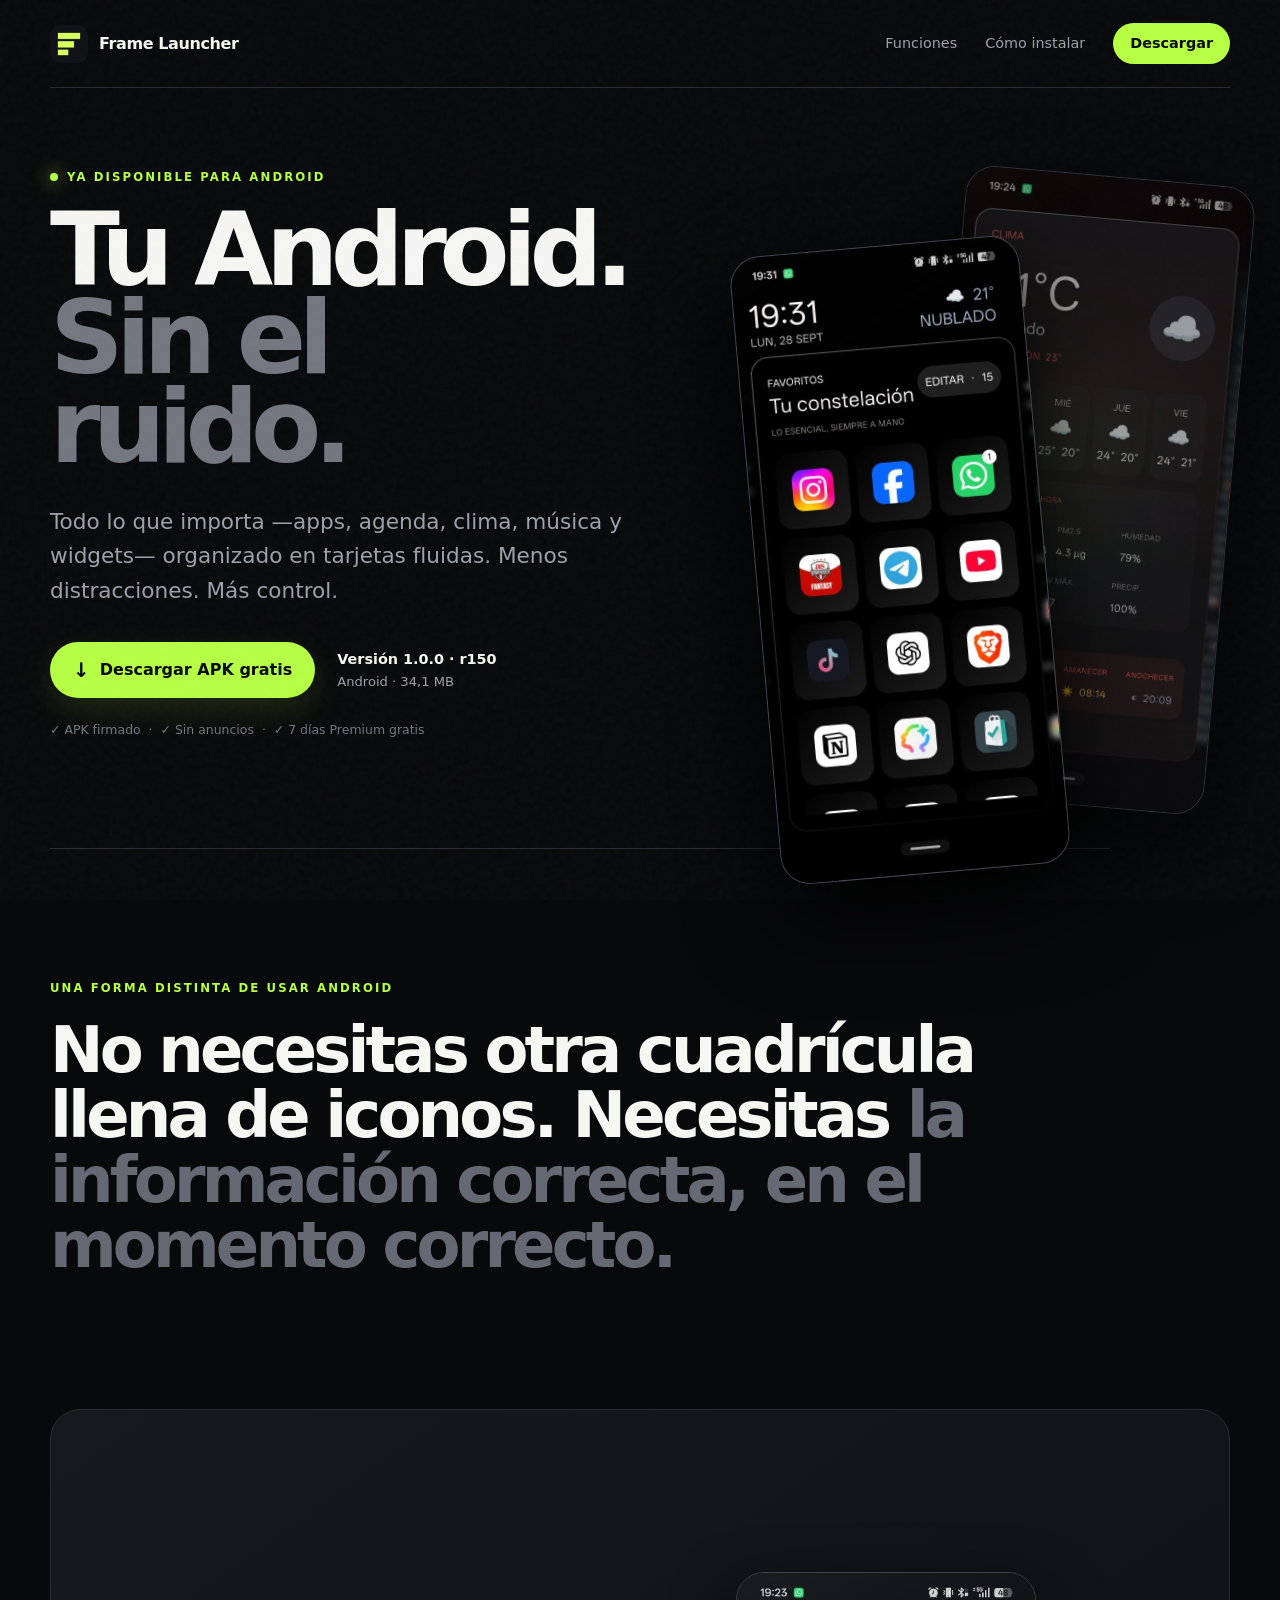
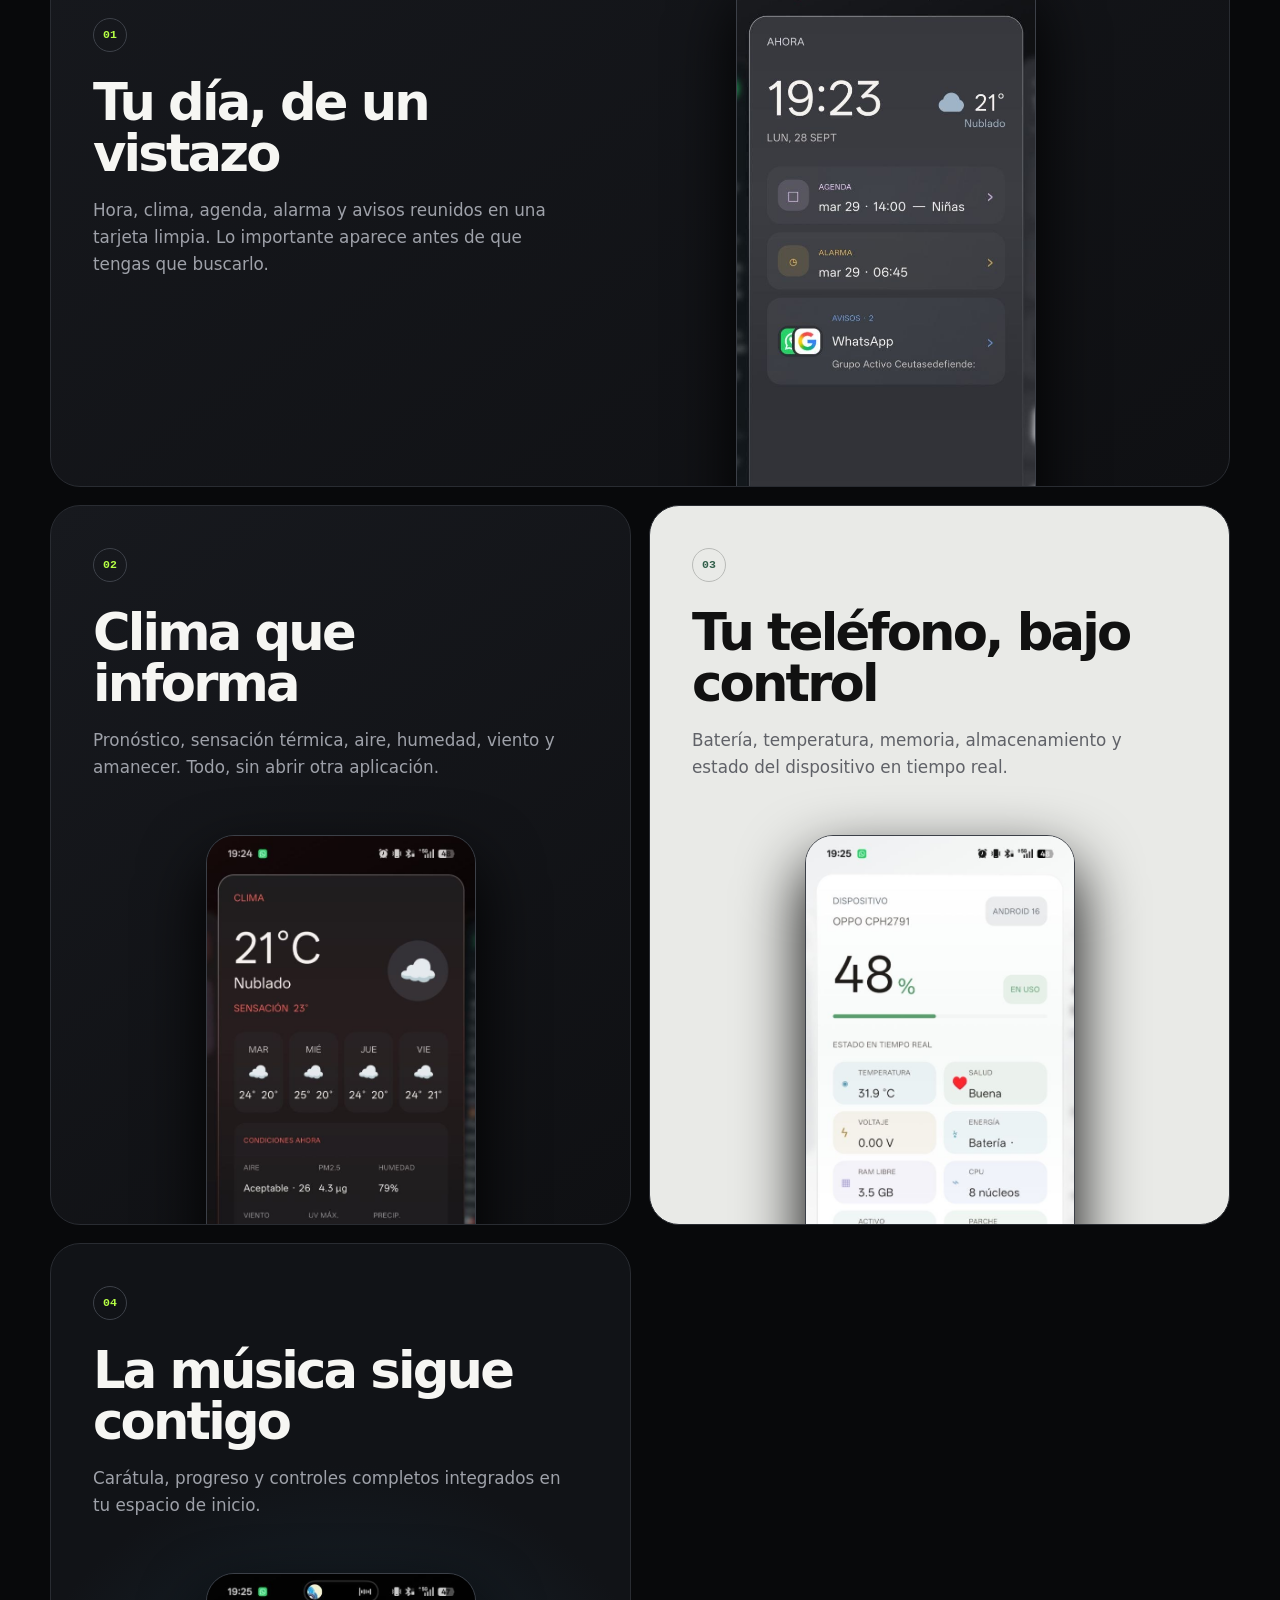
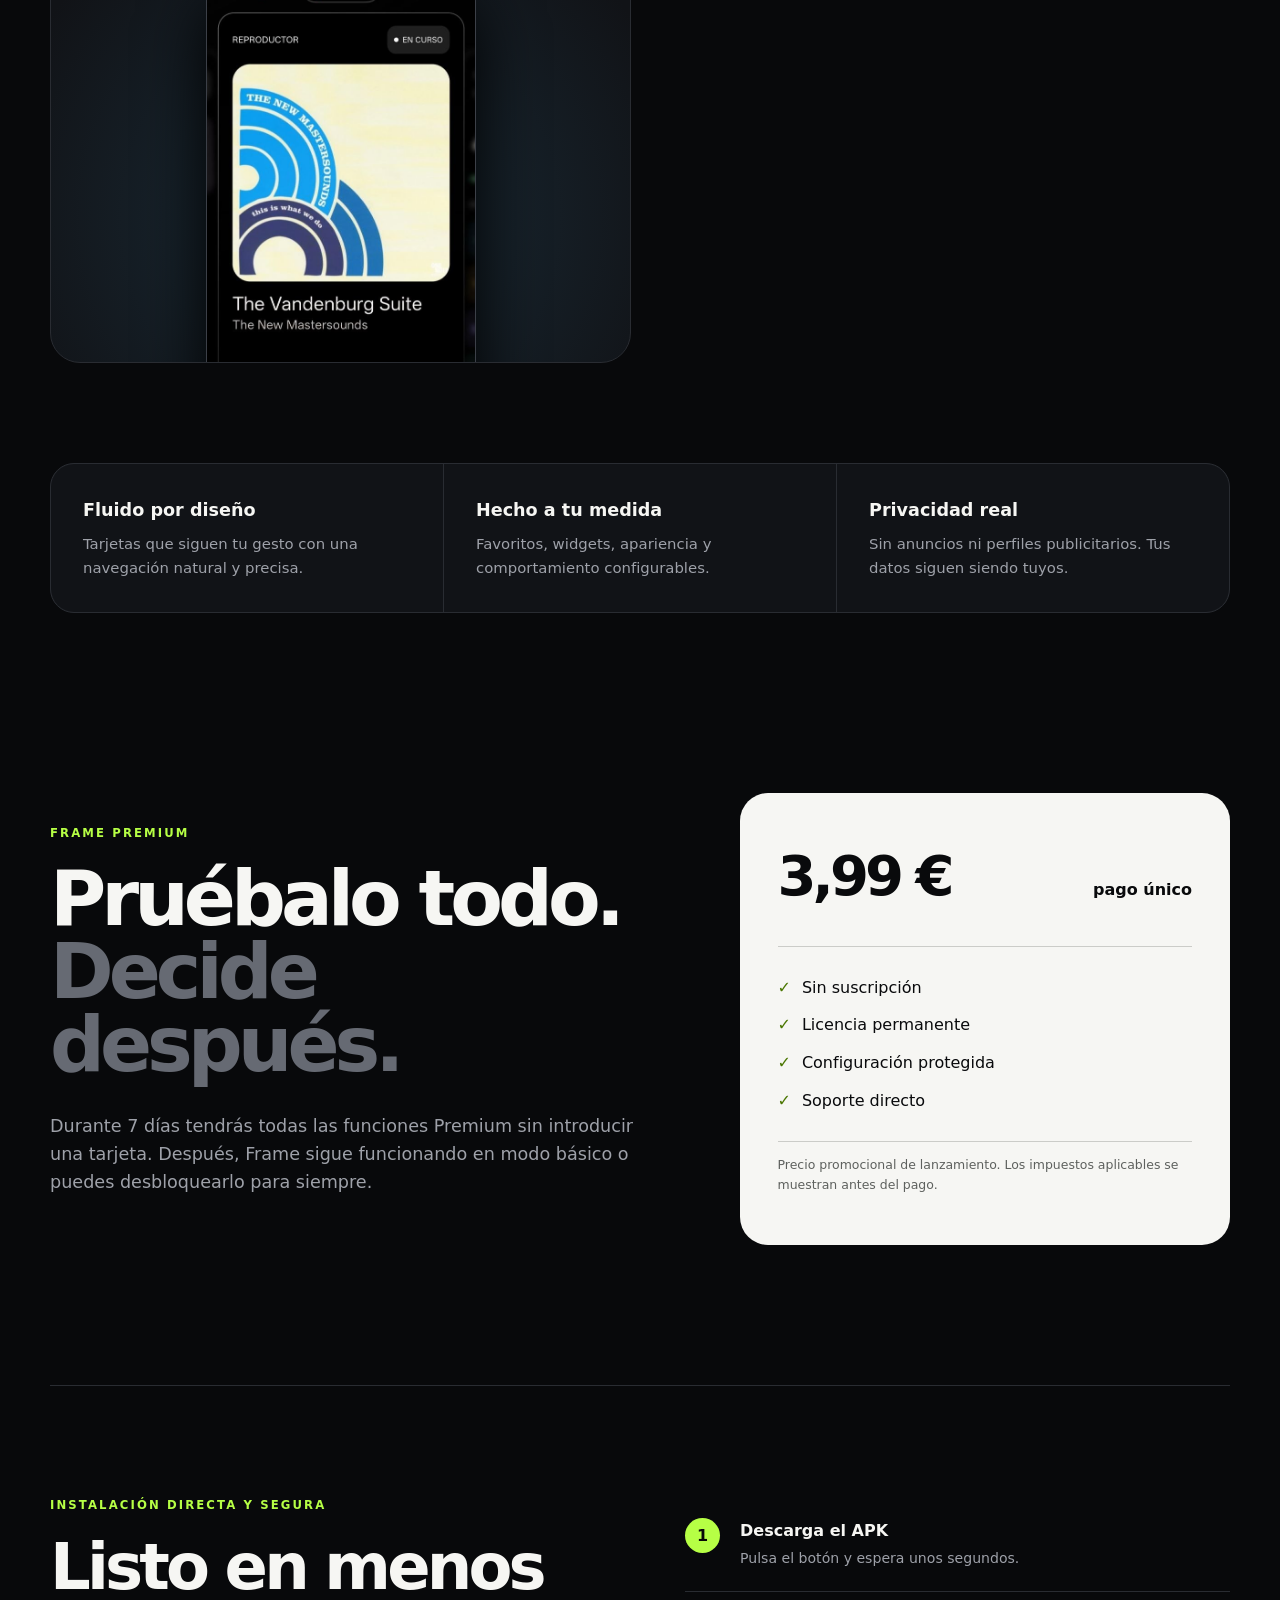
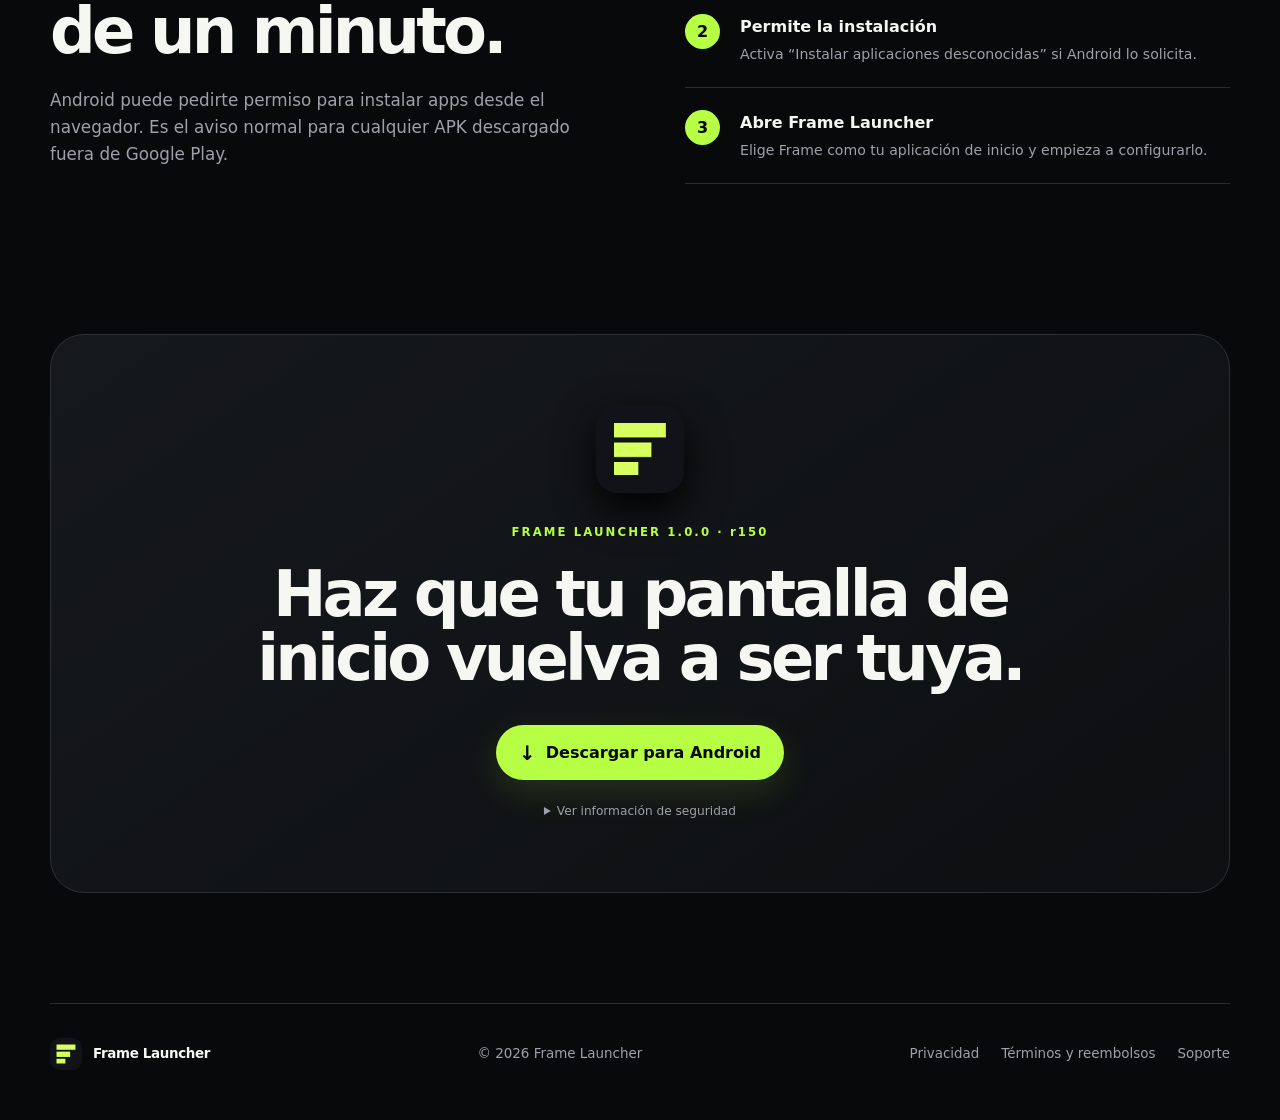
==== commit 04d55559: "Publish Frame Launcher r150" ====
--- a/index.html
+++ b/index.html
@@ -11,6 +11,7 @@
   <title>Frame Launcher · Descarga para Android</title>
   <link rel="icon" href="./assets/icon.png">
   <link rel="stylesheet" href="./assets/style.css">
+  <link rel="stylesheet" href="./assets/mobile.css">
 </head>
 <body>
   <main>
@@ -26,7 +27,7 @@
         <p class="lede">Todo lo que importa —apps, agenda, clima, música y widgets— organizado en tarjetas fluidas. Menos distracciones. Más control.</p>
         <div class="actions">
           <a class="button" href="./downloads/Frame-Launcher-1.0.0.apk" download><span>↓</span> Descargar APK gratis</a>
-          <div class="release"><strong>Versión 1.0.0</strong><span>Android · 3,8 MB</span></div>
+          <div class="release"><strong>Versión 1.0.0 · r150</strong><span>Android · 34,1 MB</span></div>
         </div>
         <p class="trust">✓ APK firmado &nbsp;·&nbsp; ✓ Sin anuncios &nbsp;·&nbsp; ✓ 7 días Premium gratis</p>
       </div>
@@ -35,6 +36,17 @@
         <img class="phone phone-back" src="./assets/screenshots/clima.jpg" alt="Tarjeta de clima de Frame Launcher">
         <img class="phone phone-front" src="./assets/screenshots/favoritos.jpg" alt="Pantalla de favoritos de Frame Launcher">
       </div>
+    </section>
+
+    <section class="mobile-preview" aria-label="Explora Frame Launcher">
+      <div class="preview-head"><p class="eyebrow">DESLIZA PARA EXPLORAR</p><span>Arrastra ↔</span></div>
+      <div class="preview-track">
+        <figure><img src="./assets/screenshots/favoritos.jpg" alt="Tus aplicaciones favoritas"><figcaption><strong>Favoritos</strong><span>Todo lo esencial, siempre a mano.</span></figcaption></figure>
+        <figure><img src="./assets/screenshots/ahora.jpg" alt="Agenda y avisos"><figcaption><strong>Ahora</strong><span>Tu día resumido en una tarjeta.</span></figcaption></figure>
+        <figure><img src="./assets/screenshots/clima.jpg" alt="Previsión meteorológica"><figcaption><strong>Clima</strong><span>Información útil, sin abrir otra app.</span></figcaption></figure>
+        <figure><img src="./assets/screenshots/reproductor.jpg" alt="Reproductor de música"><figcaption><strong>Música</strong><span>Control total desde tu inicio.</span></figcaption></figure>
+      </div>
+      <div class="swipe-dots" aria-hidden="true"><i></i><i></i><i></i><i></i></div>
     </section>
 
     <section class="statement">
@@ -95,9 +107,9 @@
 
     <section class="download-cta">
       <img src="./assets/icon.png" alt="Icono de Frame Launcher" width="88" height="88">
-      <div><p class="eyebrow">FRAME LAUNCHER 1.0.0</p><h2>Haz que tu pantalla de inicio vuelva a ser tuya.</h2></div>
+      <div><p class="eyebrow">FRAME LAUNCHER 1.0.0 · r150</p><h2>Haz que tu pantalla de inicio vuelva a ser tuya.</h2></div>
       <a class="button" href="./downloads/Frame-Launcher-1.0.0.apk" download><span>↓</span> Descargar para Android</a>
-      <details><summary>Ver información de seguridad</summary><p>SHA-256: <code>cc2cfb336efeb965514c968ebdaf900f2cdef9dce5c06005093717f1619c69ec</code></p></details>
+      <details><summary>Ver información de seguridad</summary><p>SHA-256: <code>90d91261d3d484b2d203b07708b84efce9357fc11a14c417c33a7cc0eb4131e3</code></p></details>
     </section>
 
     <footer>
@@ -106,5 +118,38 @@
       <span><a href="./privacy/">Privacidad</a><a href="./terms/">Términos y reembolsos</a><a href="mailto:vnic.chico@gmail.com">Soporte</a></span>
     </footer>
   </main>
+  <a class="mobile-download" href="./downloads/Frame-Launcher-1.0.0.apk" download><span>↓</span><strong>Descargar gratis</strong><small>APK · 34,1 MB</small></a>
+  <script>
+    document.documentElement.classList.add('has-js');
+    const reveal = new IntersectionObserver((entries) => {
+      entries.forEach((entry) => {
+        if (entry.isIntersecting) {
+          entry.target.classList.add('is-visible');
+          reveal.unobserve(entry.target);
+        }
+      });
+    }, { threshold: 0.12, rootMargin: '0px 0px -32px' });
+    document.querySelectorAll('.statement,.feature-card,.essentials>div,.pricing>div,.install>*,.download-cta').forEach((el) => {
+      el.classList.add('reveal');
+      reveal.observe(el);
+    });
+    const track = document.querySelector('.preview-track');
+    const dots = [...document.querySelectorAll('.swipe-dots i')];
+    if (track && dots.length) {
+      const updateDots = () => {
+        const cards = [...track.children];
+        const center = track.scrollLeft + track.clientWidth / 2;
+        let active = 0;
+        let distance = Infinity;
+        cards.forEach((card, index) => {
+          const cardCenter = card.offsetLeft + card.offsetWidth / 2;
+          if (Math.abs(cardCenter - center) < distance) { distance = Math.abs(cardCenter - center); active = index; }
+        });
+        dots.forEach((dot, index) => dot.classList.toggle('active', index === active));
+      };
+      dots[0].classList.add('active');
+      track.addEventListener('scroll', updateDots, { passive: true });
+    }
+  </script>
 </body>
 </html>
--- a/assets/mobile.css
+++ b/assets/mobile.css
@@ -0,0 +1,91 @@
+.mobile-preview,.mobile-download{display:none}
+
+.has-js .reveal{opacity:0;transform:translateY(36px);transition:opacity .7s cubic-bezier(.22,1,.36,1),transform .7s cubic-bezier(.22,1,.36,1)}
+.has-js .reveal.is-visible{opacity:1;transform:none}
+.essentials>div:nth-child(2){transition-delay:.08s}
+.essentials>div:nth-child(3){transition-delay:.16s}
+
+.phone-front{animation:phone-float 6s ease-in-out infinite}
+.phone-back{animation:phone-float-back 7s ease-in-out infinite .8s}
+.glow{animation:glow-pulse 5s ease-in-out infinite}
+@keyframes phone-float{0%,100%{transform:rotate(-5deg) translateY(0)}50%{transform:rotate(-3deg) translateY(-14px)}}
+@keyframes phone-float-back{0%,100%{transform:rotate(5deg) translateY(0)}50%{transform:rotate(7deg) translateY(12px)}}
+@keyframes glow-pulse{0%,100%{opacity:.65;transform:scale(.94)}50%{opacity:1;transform:scale(1.07)}}
+
+@media(max-width:680px){
+  html{scroll-padding-top:78px}
+  body{padding-bottom:82px}
+  main{width:100%}
+  nav,main>section,footer{margin-left:14px;margin-right:14px}
+  nav{position:sticky;top:0;z-index:40;min-height:64px;margin:0;padding:0 14px;background:rgba(8,9,11,.82);border-bottom-color:rgba(255,255,255,.09);backdrop-filter:blur(18px);-webkit-backdrop-filter:blur(18px)}
+  nav .brand img{width:32px;height:32px}
+  .nav-actions .nav-download{display:none}
+
+  .hero{display:flex;flex-direction:column;gap:0;padding:42px 0 24px;text-align:center}
+  .hero-copy{display:flex;flex-direction:column;align-items:center}
+  .hero .eyebrow{font-size:.62rem;margin-bottom:17px}
+  .hero h1{font-size:clamp(3.4rem,17vw,4.65rem);line-height:.88;letter-spacing:-.075em}
+  .lede{font-size:1rem;line-height:1.55;margin:24px 4px 25px;max-width:380px}
+  .actions{width:100%;gap:12px}
+  .actions .button{min-height:54px;font-size:1rem}
+  .release{justify-content:center;font-size:.84rem}
+  .trust{font-size:.71rem;margin:13px 0 0;white-space:normal}
+  .hero-visual{height:395px;width:100%;margin:20px 0 0}
+  .hero-visual .phone{width:194px;border-radius:24px}
+  .hero-visual .phone-front{left:calc(50% - 150px);top:53px}
+  .hero-visual .phone-back{right:calc(50% - 150px);top:8px}
+  .hero-visual .glow{width:310px;height:310px;top:45px;right:calc(50% - 155px)}
+
+  .mobile-preview{display:block;margin:0;padding:50px 0 68px;overflow:hidden;border-top:1px solid var(--line)}
+  .preview-head{display:flex;justify-content:space-between;align-items:center;padding:0 2px 18px}
+  .preview-head .eyebrow{margin:0;font-size:.64rem}
+  .preview-head>span{font-size:.72rem;color:var(--muted)}
+  .preview-track{display:flex;gap:14px;overflow-x:auto;scroll-snap-type:x mandatory;scroll-padding:18px;padding:0 18px 14px;margin:0 -14px;-webkit-overflow-scrolling:touch;overscroll-behavior-x:contain;scrollbar-width:none}
+  .preview-track::-webkit-scrollbar{display:none}
+  .preview-track figure{position:relative;flex:0 0 78vw;max-width:310px;margin:0;scroll-snap-align:center;background:linear-gradient(145deg,#1b1e22,#101216);border:1px solid #30343b;border-radius:27px;padding:14px 14px 20px;overflow:hidden}
+  .preview-track figure:before{content:"";position:absolute;inset:auto 10% 12% 10%;height:45%;background:var(--accent);opacity:.1;filter:blur(42px)}
+  .preview-track img{position:relative;display:block;width:100%;aspect-ratio:587/1000;object-fit:cover;object-position:top;border-radius:18px;border:1px solid #363a42;box-shadow:0 20px 45px #000}
+  .preview-track figcaption{position:relative;display:flex;flex-direction:column;padding:16px 4px 0}
+  .preview-track figcaption strong{font-size:1.22rem;letter-spacing:-.03em}
+  .preview-track figcaption span{font-size:.82rem;color:var(--muted);margin-top:2px}
+  .swipe-dots{display:flex;justify-content:center;gap:6px;margin-top:4px}
+  .swipe-dots i{width:6px;height:6px;border-radius:50%;background:#3e4249;transition:width .25s,background .25s}
+  .swipe-dots i.active{width:20px;border-radius:999px;background:var(--accent)}
+
+  .statement{padding:78px 0}
+  .statement h2{font-size:2.45rem;line-height:1.03}
+  .showcase{display:flex;overflow-x:auto;gap:14px;margin:0;padding:0 18px 20px;scroll-snap-type:x mandatory;scroll-padding:18px;scrollbar-width:none}
+  .showcase::-webkit-scrollbar{display:none}
+  .feature-card,.feature-card.feature-wide{flex:0 0 86vw;max-width:340px;min-height:610px;scroll-snap-align:center;padding:25px;border-radius:25px}
+  .feature-card h3{font-size:2.25rem;margin-top:20px}
+  .feature-card p{font-size:.94rem}
+  .feature-card img,.feature-wide img{width:215px;margin:34px auto -190px;border-radius:23px}
+  .essentials{margin:65px 14px}
+  .pricing,.install{padding-left:0;padding-right:0}
+  .pricing h2,.install h2{font-size:2.75rem}
+  .price-card{border-radius:24px}
+  .download-cta{margin-left:14px;margin-right:14px;border-radius:26px}
+  footer{padding-bottom:30px}
+
+  .mobile-download{position:fixed;display:grid;grid-template-columns:34px 1fr auto;grid-template-rows:auto auto;align-items:center;column-gap:10px;left:10px;right:10px;bottom:max(10px,env(safe-area-inset-bottom));z-index:100;min-height:62px;padding:8px 15px 8px 10px;color:#081006;background:rgba(182,255,69,.95);border:1px solid rgba(255,255,255,.5);border-radius:18px;text-decoration:none;box-shadow:0 15px 45px rgba(0,0,0,.55);backdrop-filter:blur(14px);-webkit-backdrop-filter:blur(14px)}
+  .mobile-download>span{grid-row:1/3;display:grid;place-items:center;width:34px;height:34px;border-radius:50%;background:#0a1008;color:var(--accent);font-size:1.15rem}
+  .mobile-download strong{align-self:end;font-size:.91rem;line-height:1.1}
+  .mobile-download small{align-self:start;font-size:.67rem;line-height:1.2;opacity:.67}
+  .mobile-download:after{content:"ANDROID";grid-column:3;grid-row:1/3;font-size:.61rem;font-weight:900;letter-spacing:.12em}
+}
+
+@media(max-width:370px){
+  .hero h1{font-size:3.25rem}
+  .hero-visual{height:350px}
+  .hero-visual .phone{width:175px}
+  .hero-visual .phone-front{left:calc(50% - 135px)}
+  .hero-visual .phone-back{right:calc(50% - 135px)}
+  .preview-track figure{flex-basis:82vw}
+}
+
+@media(prefers-reduced-motion:reduce){
+  html{scroll-behavior:auto}
+  .phone-front,.phone-back,.glow{animation:none}
+  .has-js .reveal{opacity:1;transform:none;transition:none}
+  *{scroll-behavior:auto!important}
+}
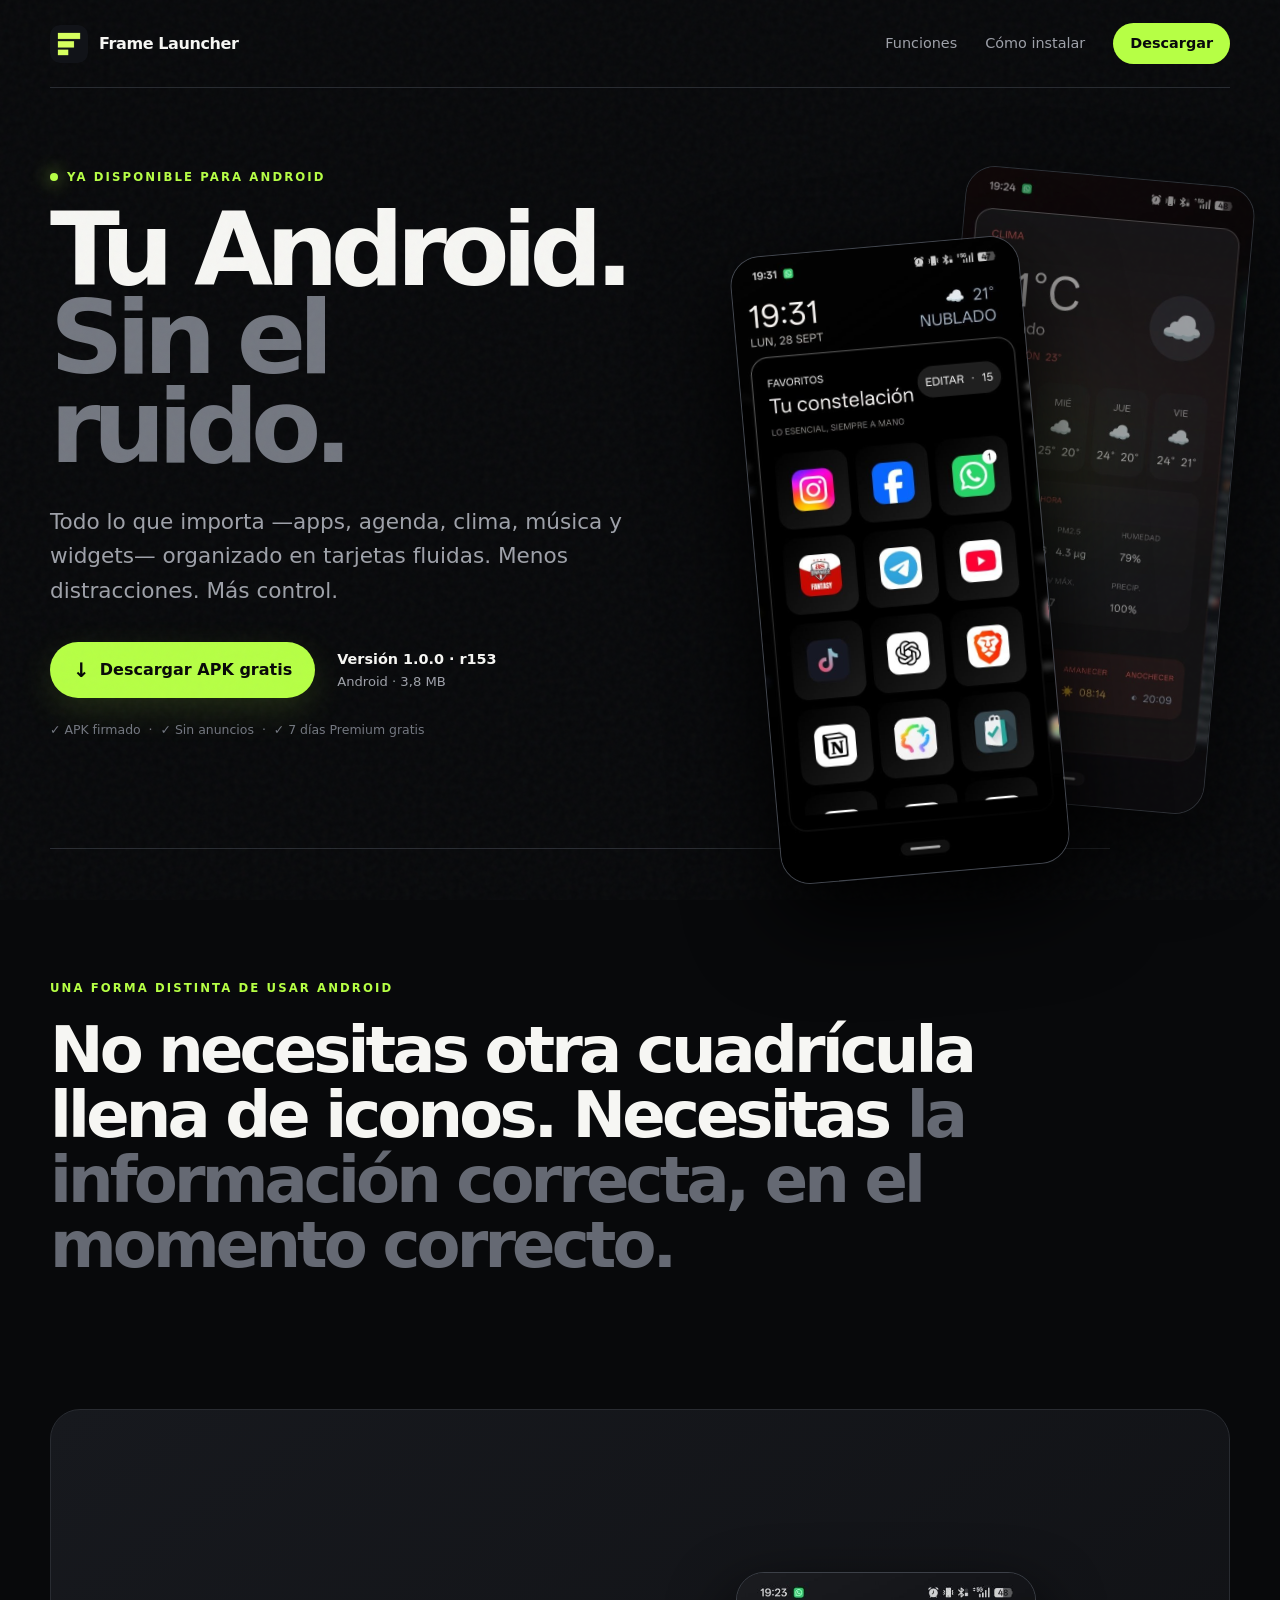
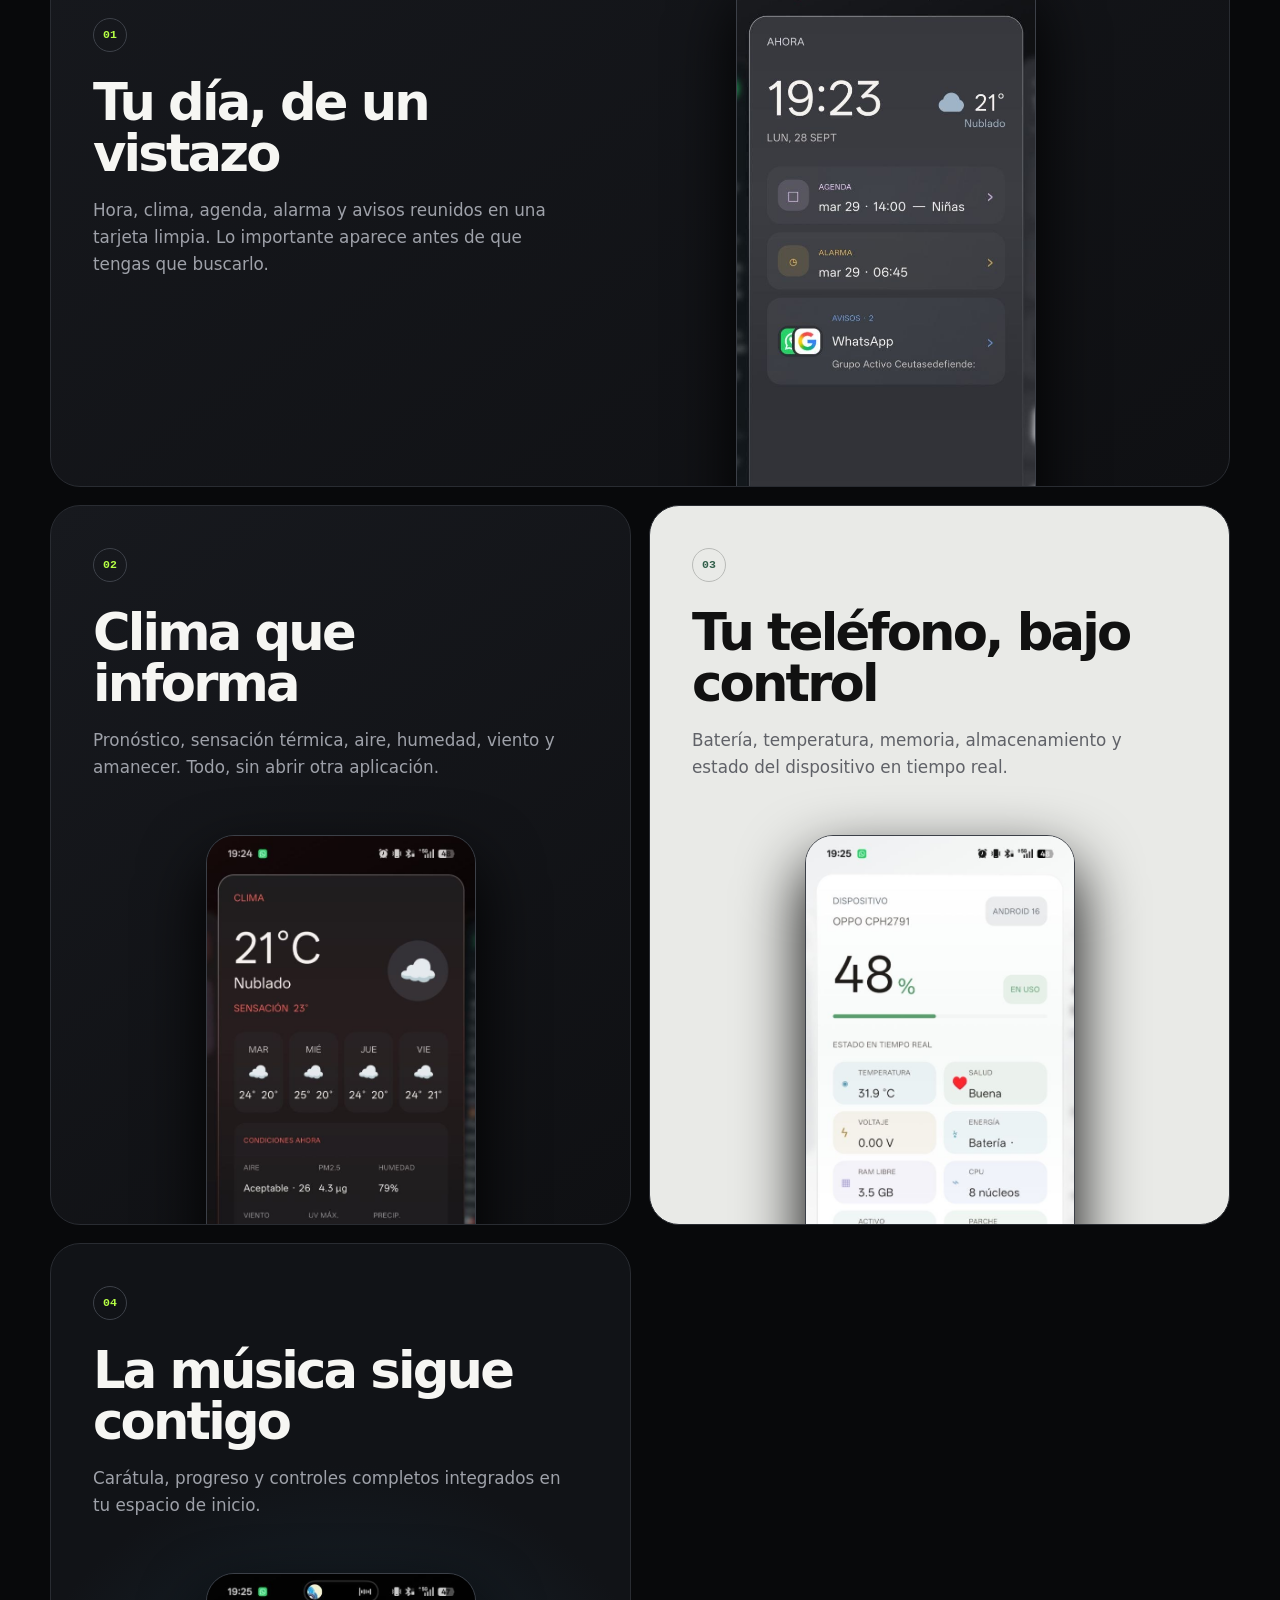
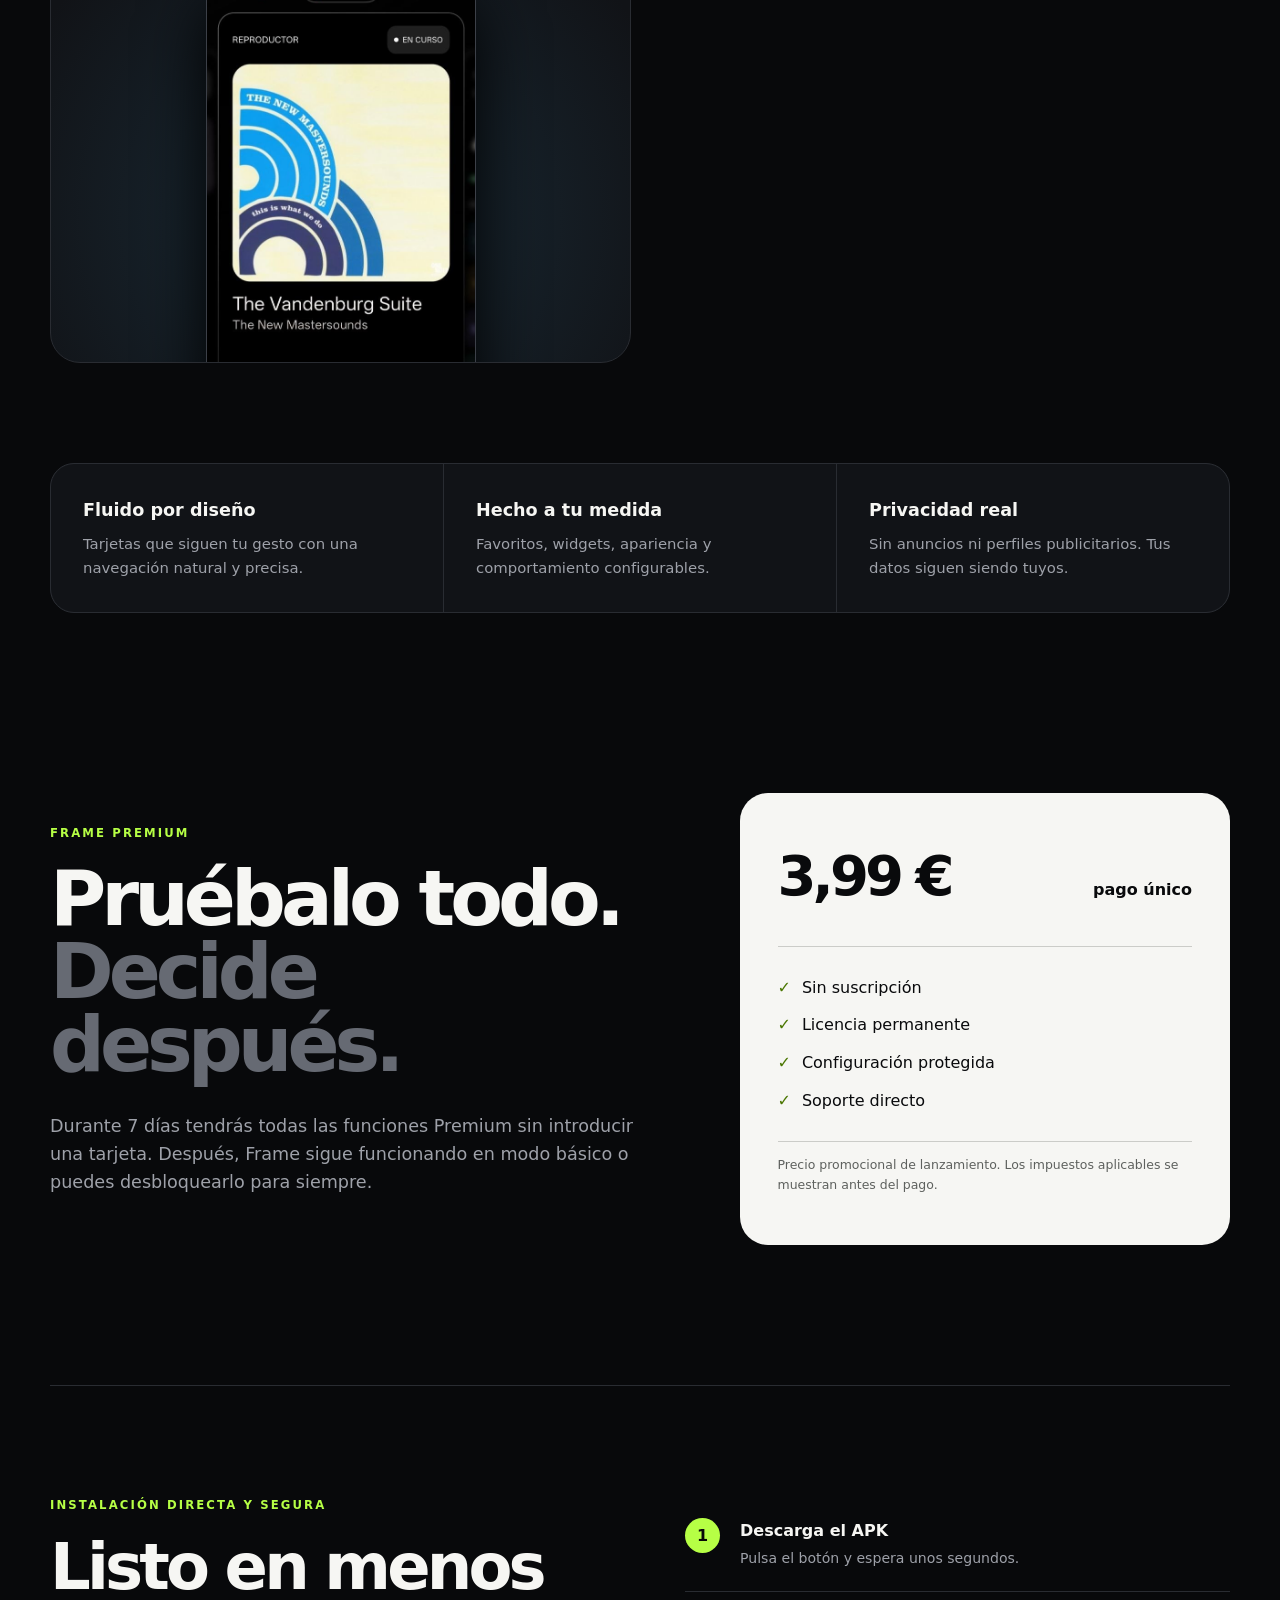
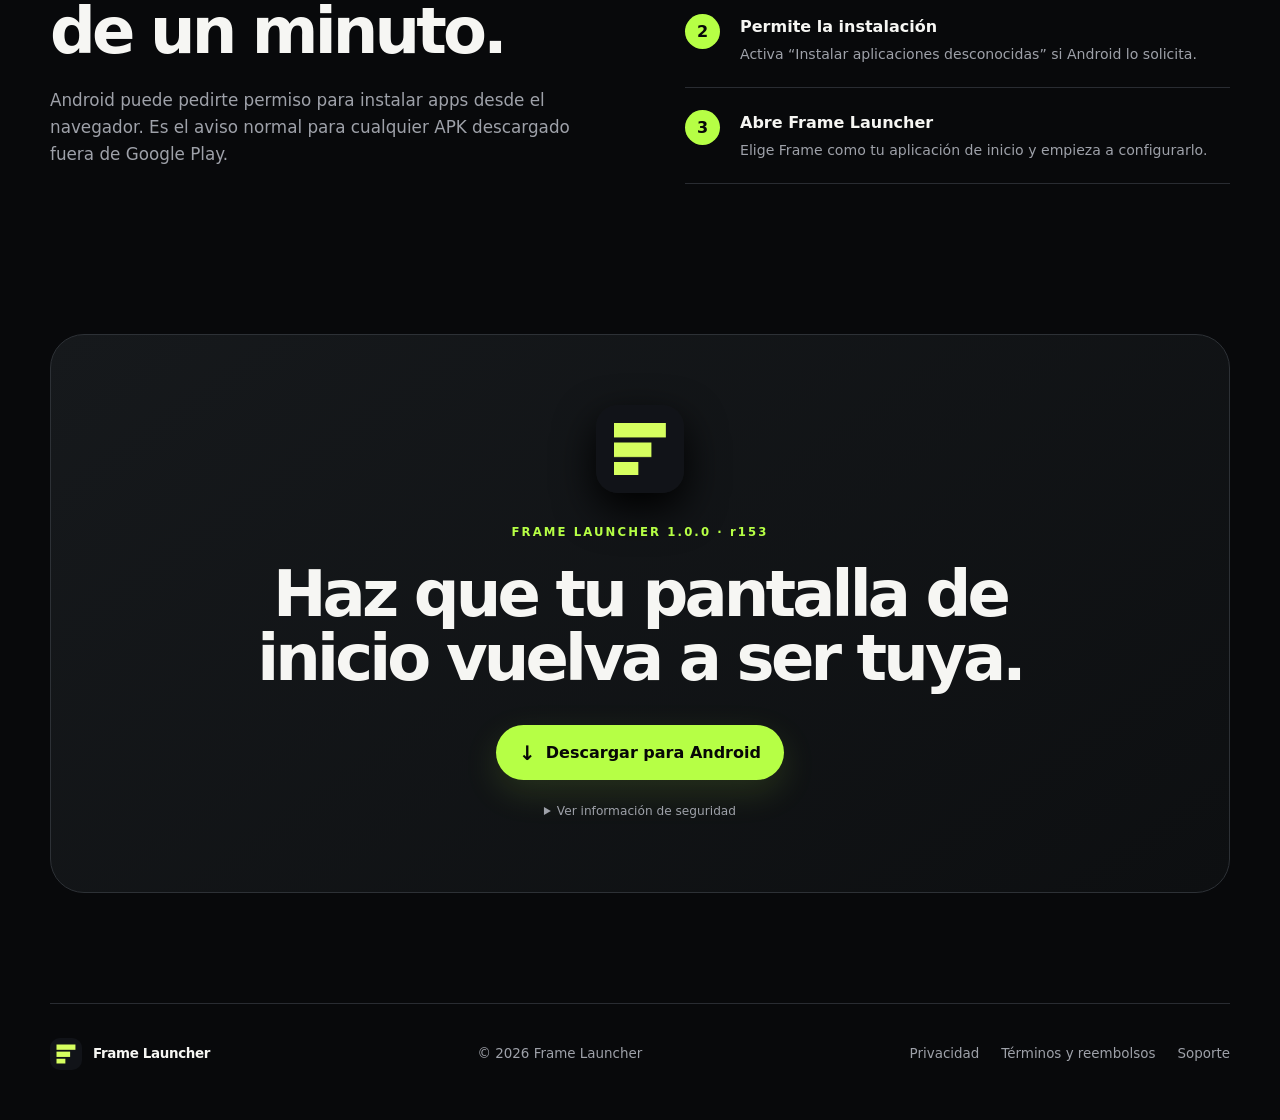
==== commit 68d26906: "Publish Frame Launcher r153" ====
--- a/index.html
+++ b/index.html
@@ -27,7 +27,7 @@
         <p class="lede">Todo lo que importa —apps, agenda, clima, música y widgets— organizado en tarjetas fluidas. Menos distracciones. Más control.</p>
         <div class="actions">
           <a class="button" href="./downloads/Frame-Launcher-1.0.0.apk" download><span>↓</span> Descargar APK gratis</a>
-          <div class="release"><strong>Versión 1.0.0 · r150</strong><span>Android · 34,1 MB</span></div>
+          <div class="release"><strong>Versión 1.0.0 · r153</strong><span>Android · 3,8 MB</span></div>
         </div>
         <p class="trust">✓ APK firmado &nbsp;·&nbsp; ✓ Sin anuncios &nbsp;·&nbsp; ✓ 7 días Premium gratis</p>
       </div>
@@ -107,9 +107,9 @@
 
     <section class="download-cta">
       <img src="./assets/icon.png" alt="Icono de Frame Launcher" width="88" height="88">
-      <div><p class="eyebrow">FRAME LAUNCHER 1.0.0 · r150</p><h2>Haz que tu pantalla de inicio vuelva a ser tuya.</h2></div>
+      <div><p class="eyebrow">FRAME LAUNCHER 1.0.0 · r153</p><h2>Haz que tu pantalla de inicio vuelva a ser tuya.</h2></div>
       <a class="button" href="./downloads/Frame-Launcher-1.0.0.apk" download><span>↓</span> Descargar para Android</a>
-      <details><summary>Ver información de seguridad</summary><p>SHA-256: <code>90d91261d3d484b2d203b07708b84efce9357fc11a14c417c33a7cc0eb4131e3</code></p></details>
+      <details><summary>Ver información de seguridad</summary><p>SHA-256: <code>420cb6a5d698acda673142d5bac396851ed26d8acb7cf47d69754a3d00e4027a</code></p></details>
     </section>
 
     <footer>
@@ -118,7 +118,7 @@
       <span><a href="./privacy/">Privacidad</a><a href="./terms/">Términos y reembolsos</a><a href="mailto:vnic.chico@gmail.com">Soporte</a></span>
     </footer>
   </main>
-  <a class="mobile-download" href="./downloads/Frame-Launcher-1.0.0.apk" download><span>↓</span><strong>Descargar gratis</strong><small>APK · 34,1 MB</small></a>
+  <a class="mobile-download" href="./downloads/Frame-Launcher-1.0.0.apk" download><span>↓</span><strong>Descargar gratis</strong><small>APK · 3,8 MB</small></a>
   <script>
     document.documentElement.classList.add('has-js');
     const reveal = new IntersectionObserver((entries) => {
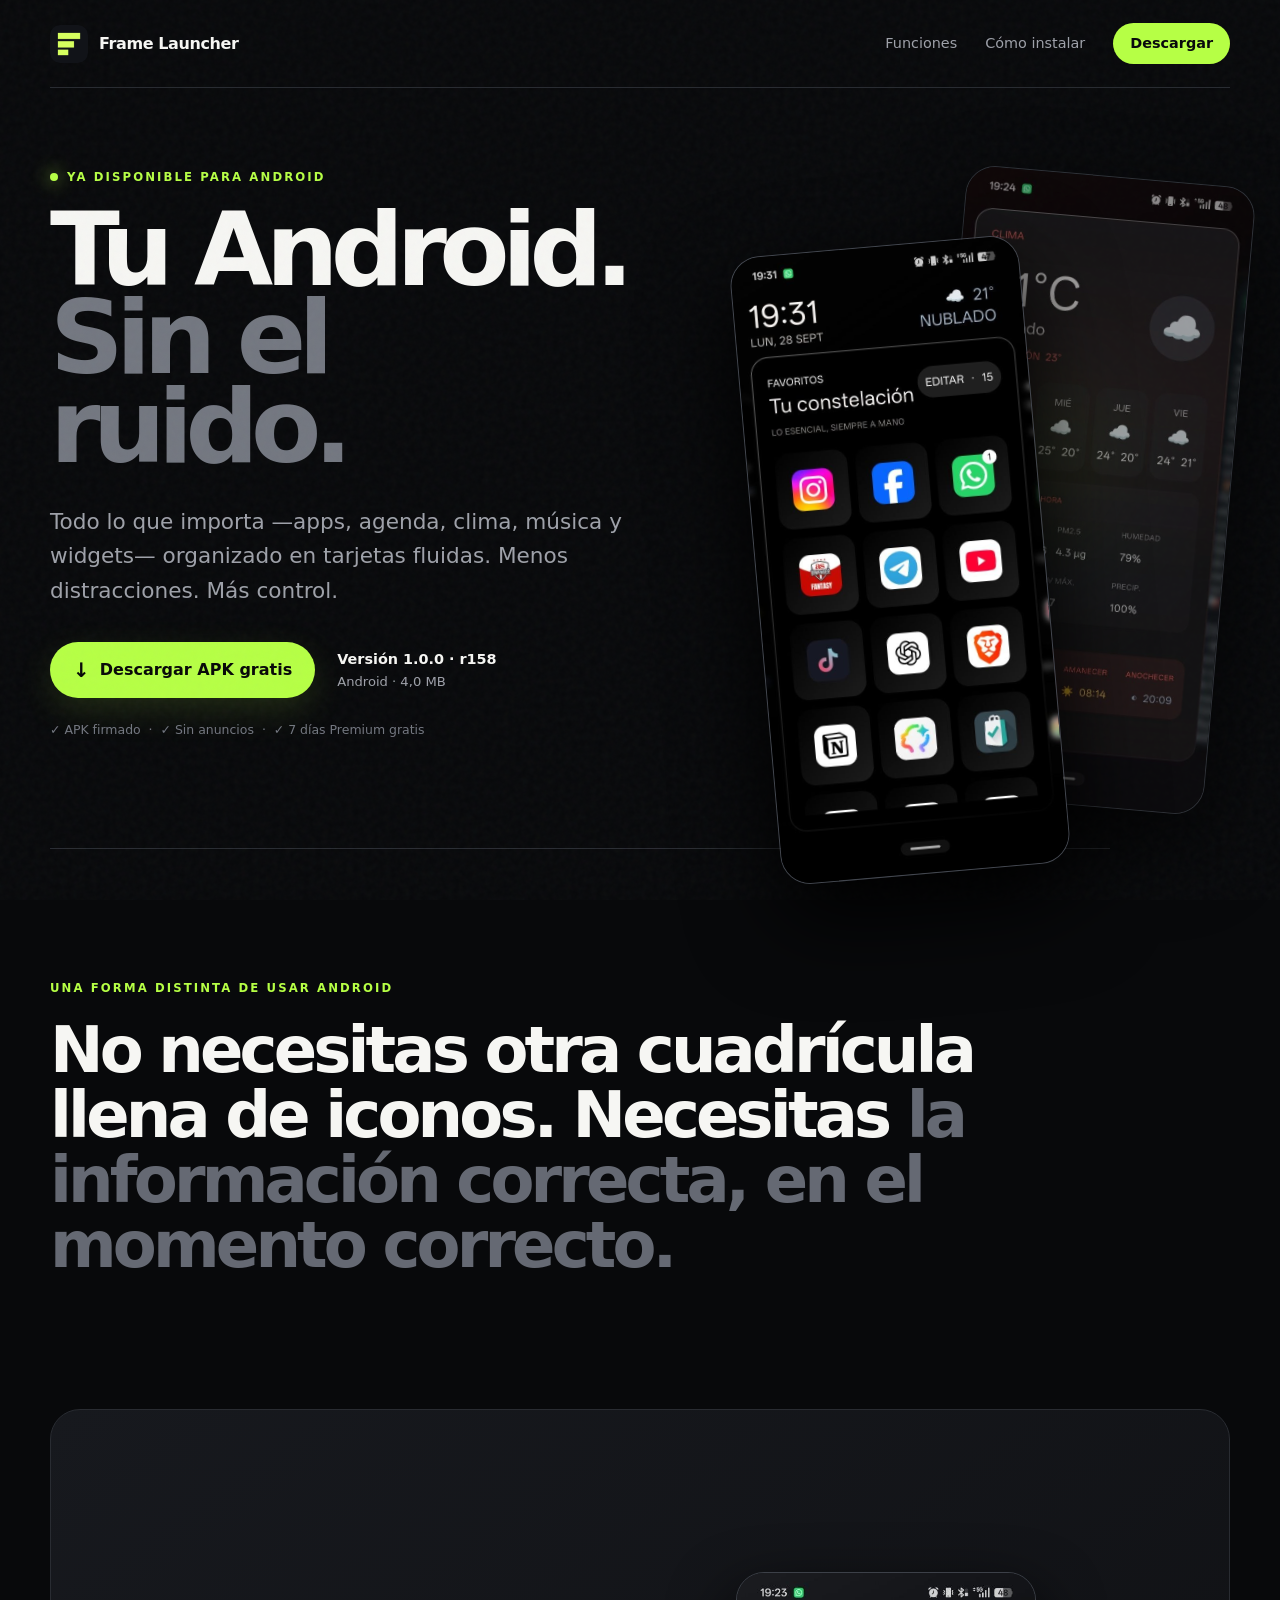
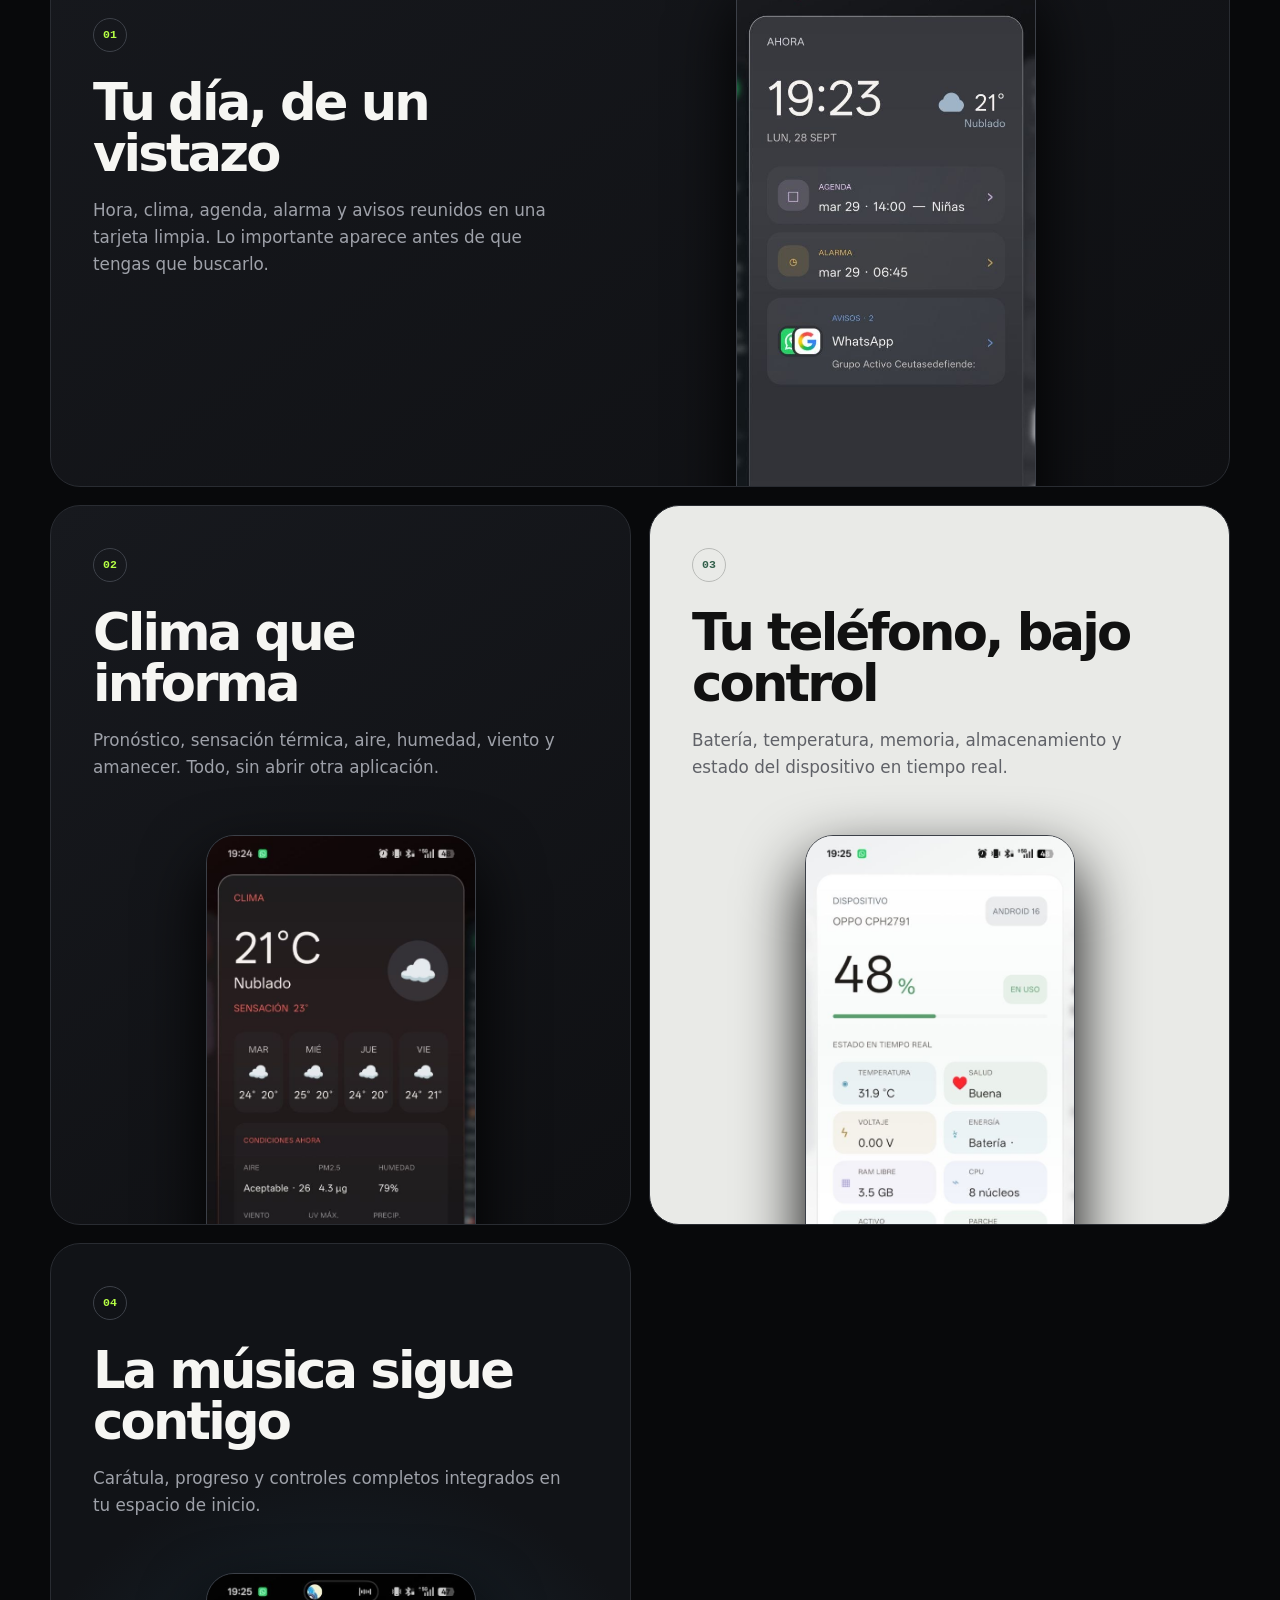
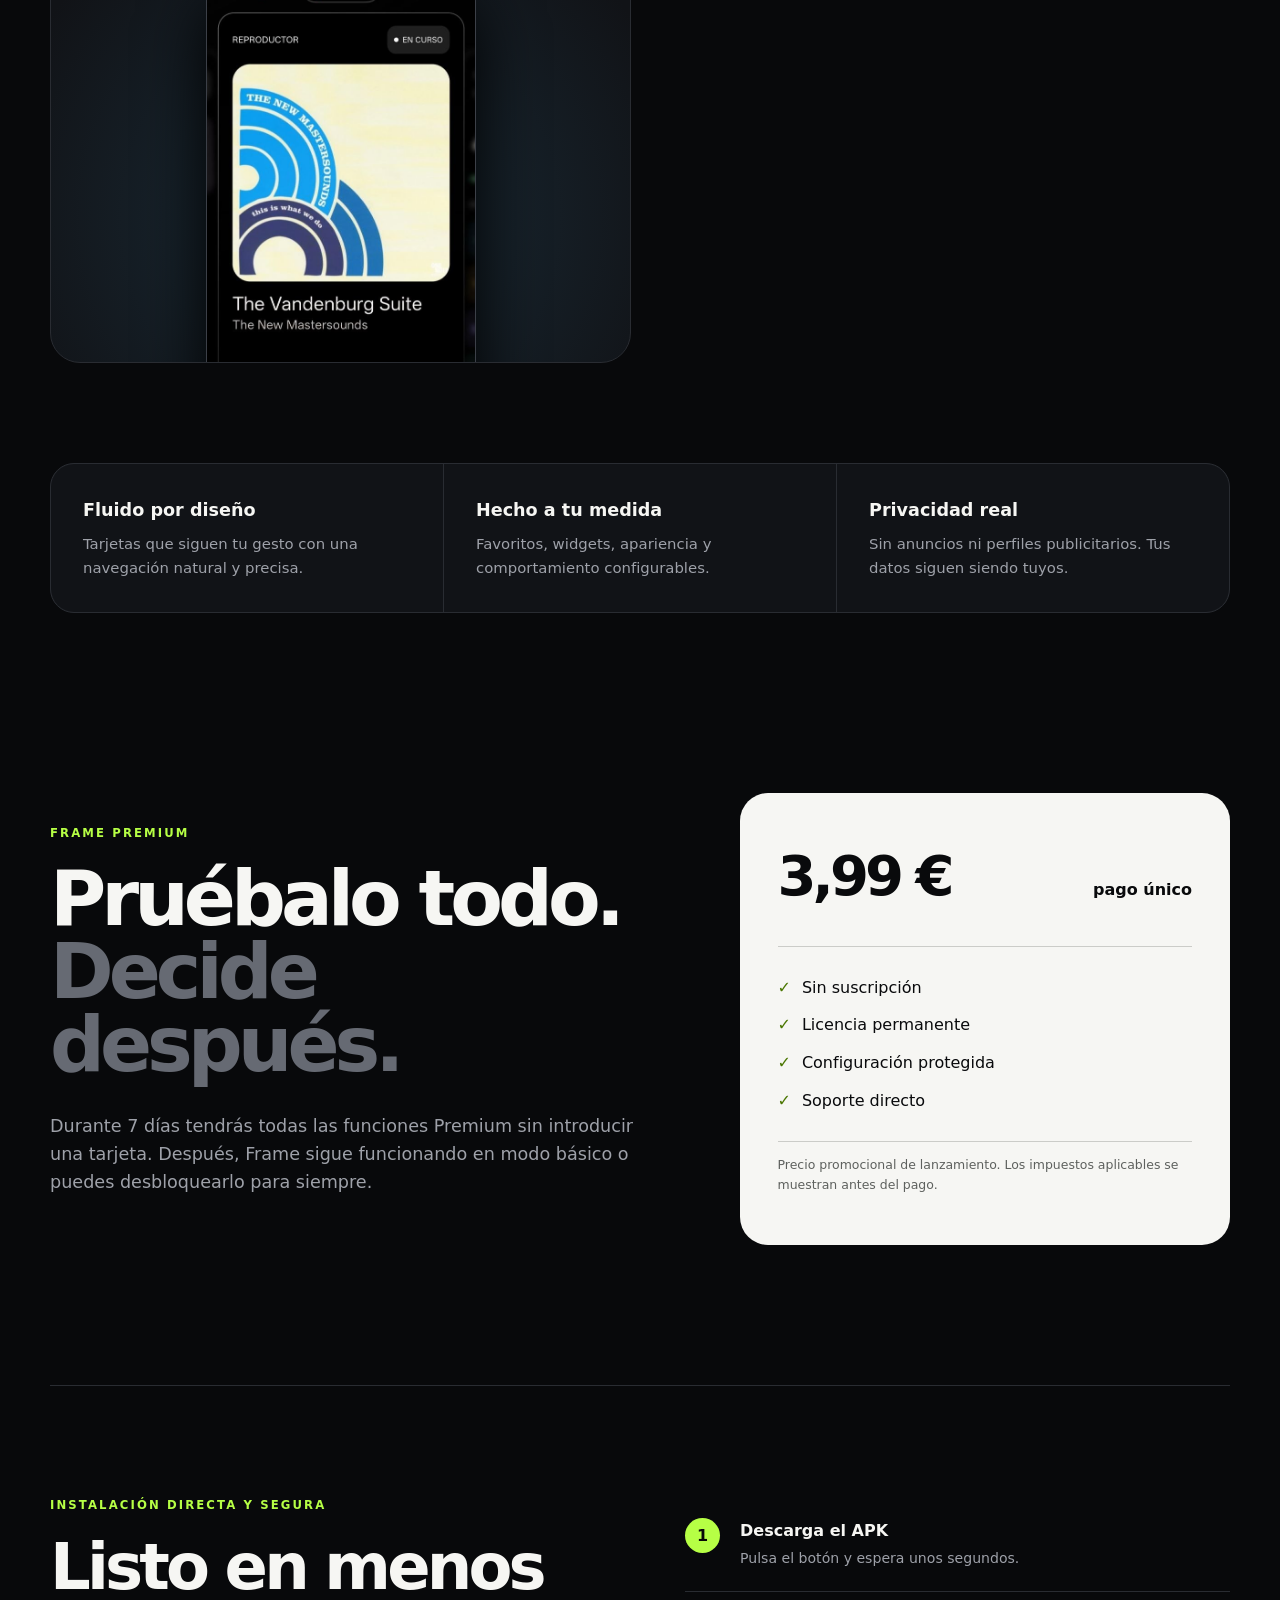
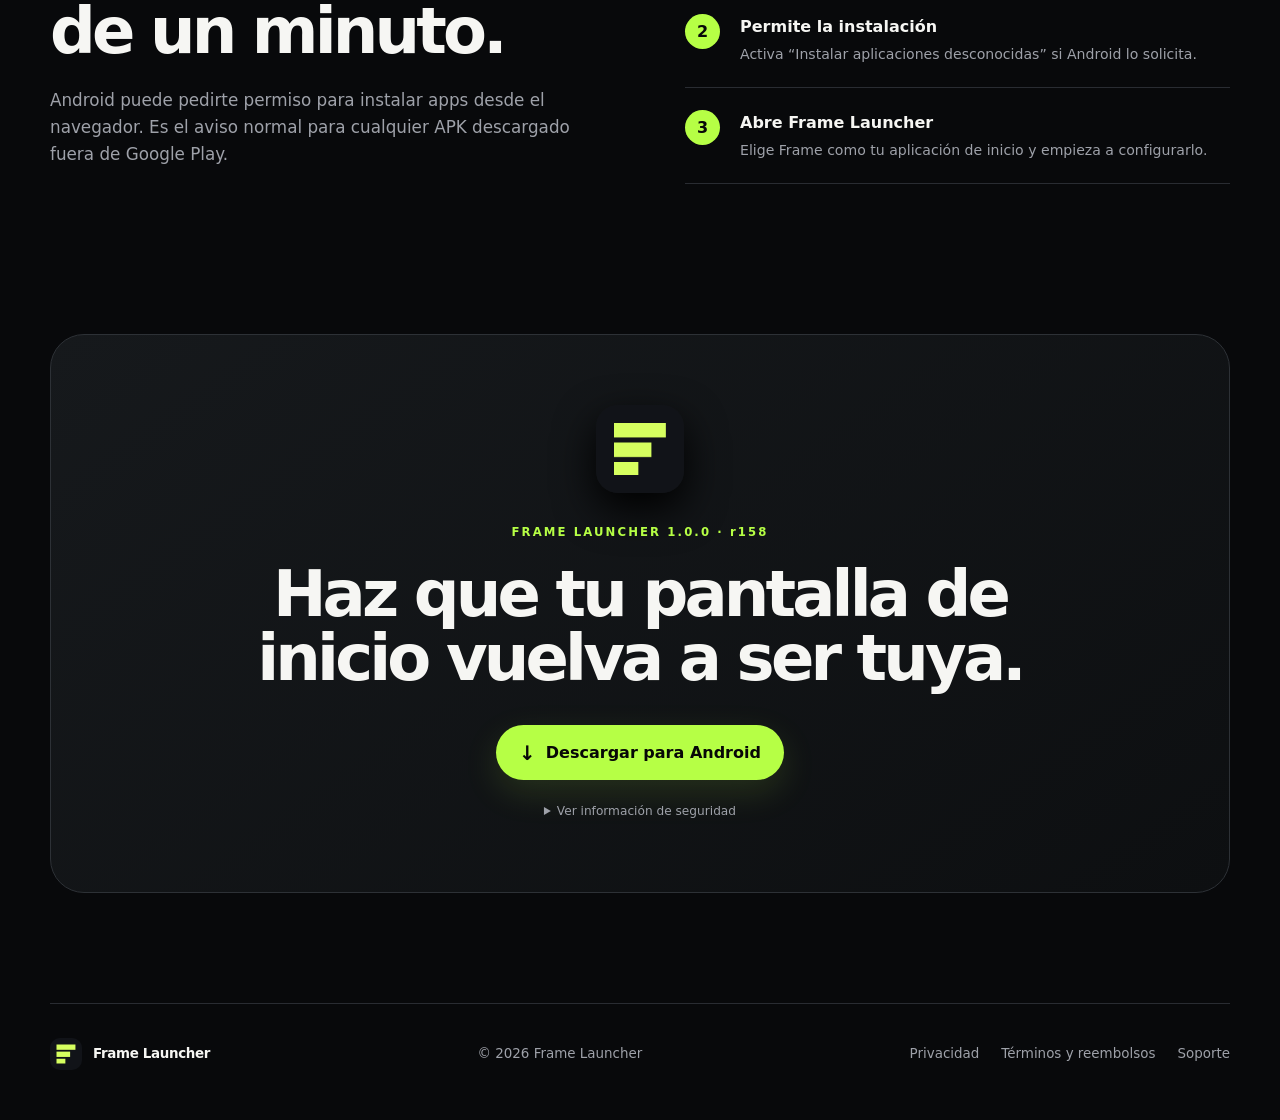
==== commit d1fff688: "Publish Frame Launcher r158" ====
--- a/index.html
+++ b/index.html
@@ -27,7 +27,7 @@
         <p class="lede">Todo lo que importa —apps, agenda, clima, música y widgets— organizado en tarjetas fluidas. Menos distracciones. Más control.</p>
         <div class="actions">
           <a class="button" href="./downloads/Frame-Launcher-1.0.0.apk" download><span>↓</span> Descargar APK gratis</a>
-          <div class="release"><strong>Versión 1.0.0 · r153</strong><span>Android · 3,8 MB</span></div>
+          <div class="release"><strong>Versión 1.0.0 · r158</strong><span>Android · 4,0 MB</span></div>
         </div>
         <p class="trust">✓ APK firmado &nbsp;·&nbsp; ✓ Sin anuncios &nbsp;·&nbsp; ✓ 7 días Premium gratis</p>
       </div>
@@ -107,9 +107,9 @@
 
     <section class="download-cta">
       <img src="./assets/icon.png" alt="Icono de Frame Launcher" width="88" height="88">
-      <div><p class="eyebrow">FRAME LAUNCHER 1.0.0 · r153</p><h2>Haz que tu pantalla de inicio vuelva a ser tuya.</h2></div>
+      <div><p class="eyebrow">FRAME LAUNCHER 1.0.0 · r158</p><h2>Haz que tu pantalla de inicio vuelva a ser tuya.</h2></div>
       <a class="button" href="./downloads/Frame-Launcher-1.0.0.apk" download><span>↓</span> Descargar para Android</a>
-      <details><summary>Ver información de seguridad</summary><p>SHA-256: <code>420cb6a5d698acda673142d5bac396851ed26d8acb7cf47d69754a3d00e4027a</code></p></details>
+      <details><summary>Ver información de seguridad</summary><p>SHA-256: <code>81defc10bdf8c54b68eedaef23485a434ac474973e366c00d5ef14d8fc904d97</code></p></details>
     </section>
 
     <footer>
@@ -118,7 +118,7 @@
       <span><a href="./privacy/">Privacidad</a><a href="./terms/">Términos y reembolsos</a><a href="mailto:vnic.chico@gmail.com">Soporte</a></span>
     </footer>
   </main>
-  <a class="mobile-download" href="./downloads/Frame-Launcher-1.0.0.apk" download><span>↓</span><strong>Descargar gratis</strong><small>APK · 3,8 MB</small></a>
+  <a class="mobile-download" href="./downloads/Frame-Launcher-1.0.0.apk" download><span>↓</span><strong>Descargar gratis</strong><small>APK · 4,0 MB</small></a>
   <script>
     document.documentElement.classList.add('has-js');
     const reveal = new IntersectionObserver((entries) => {
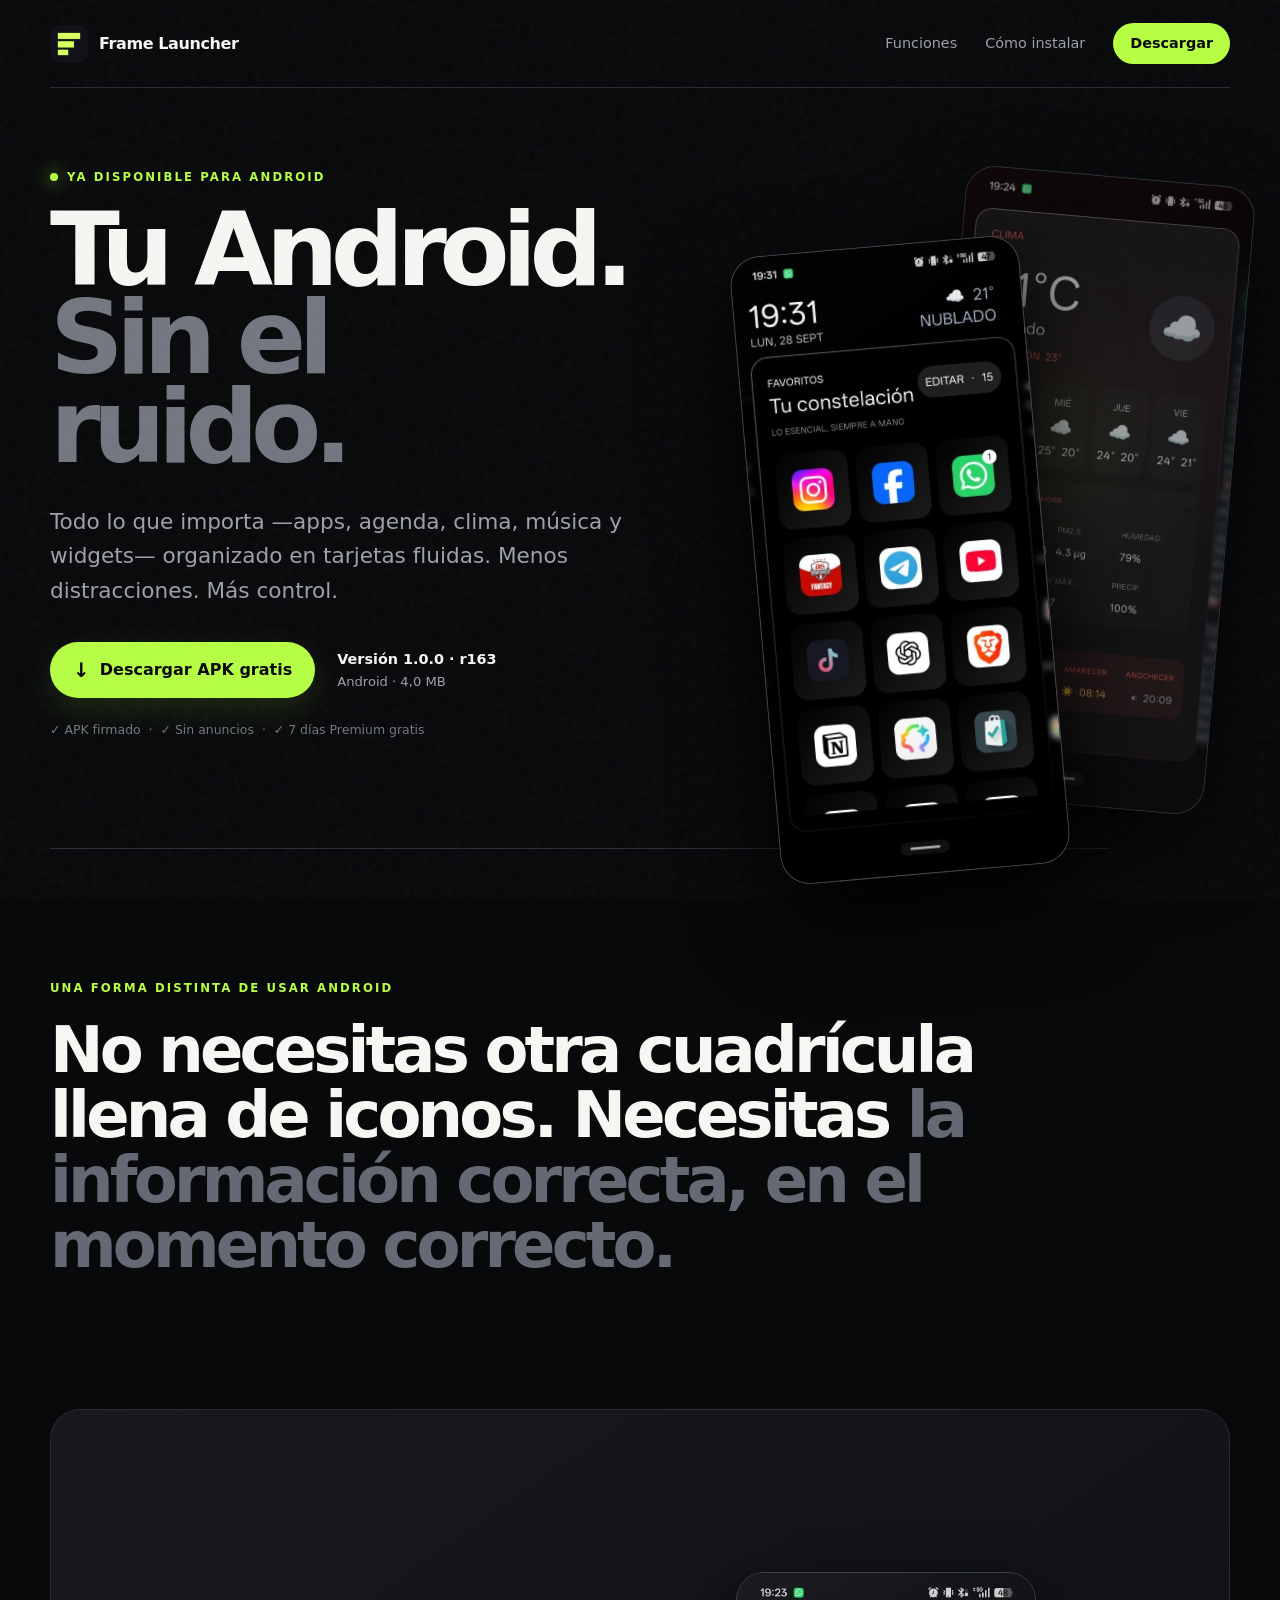
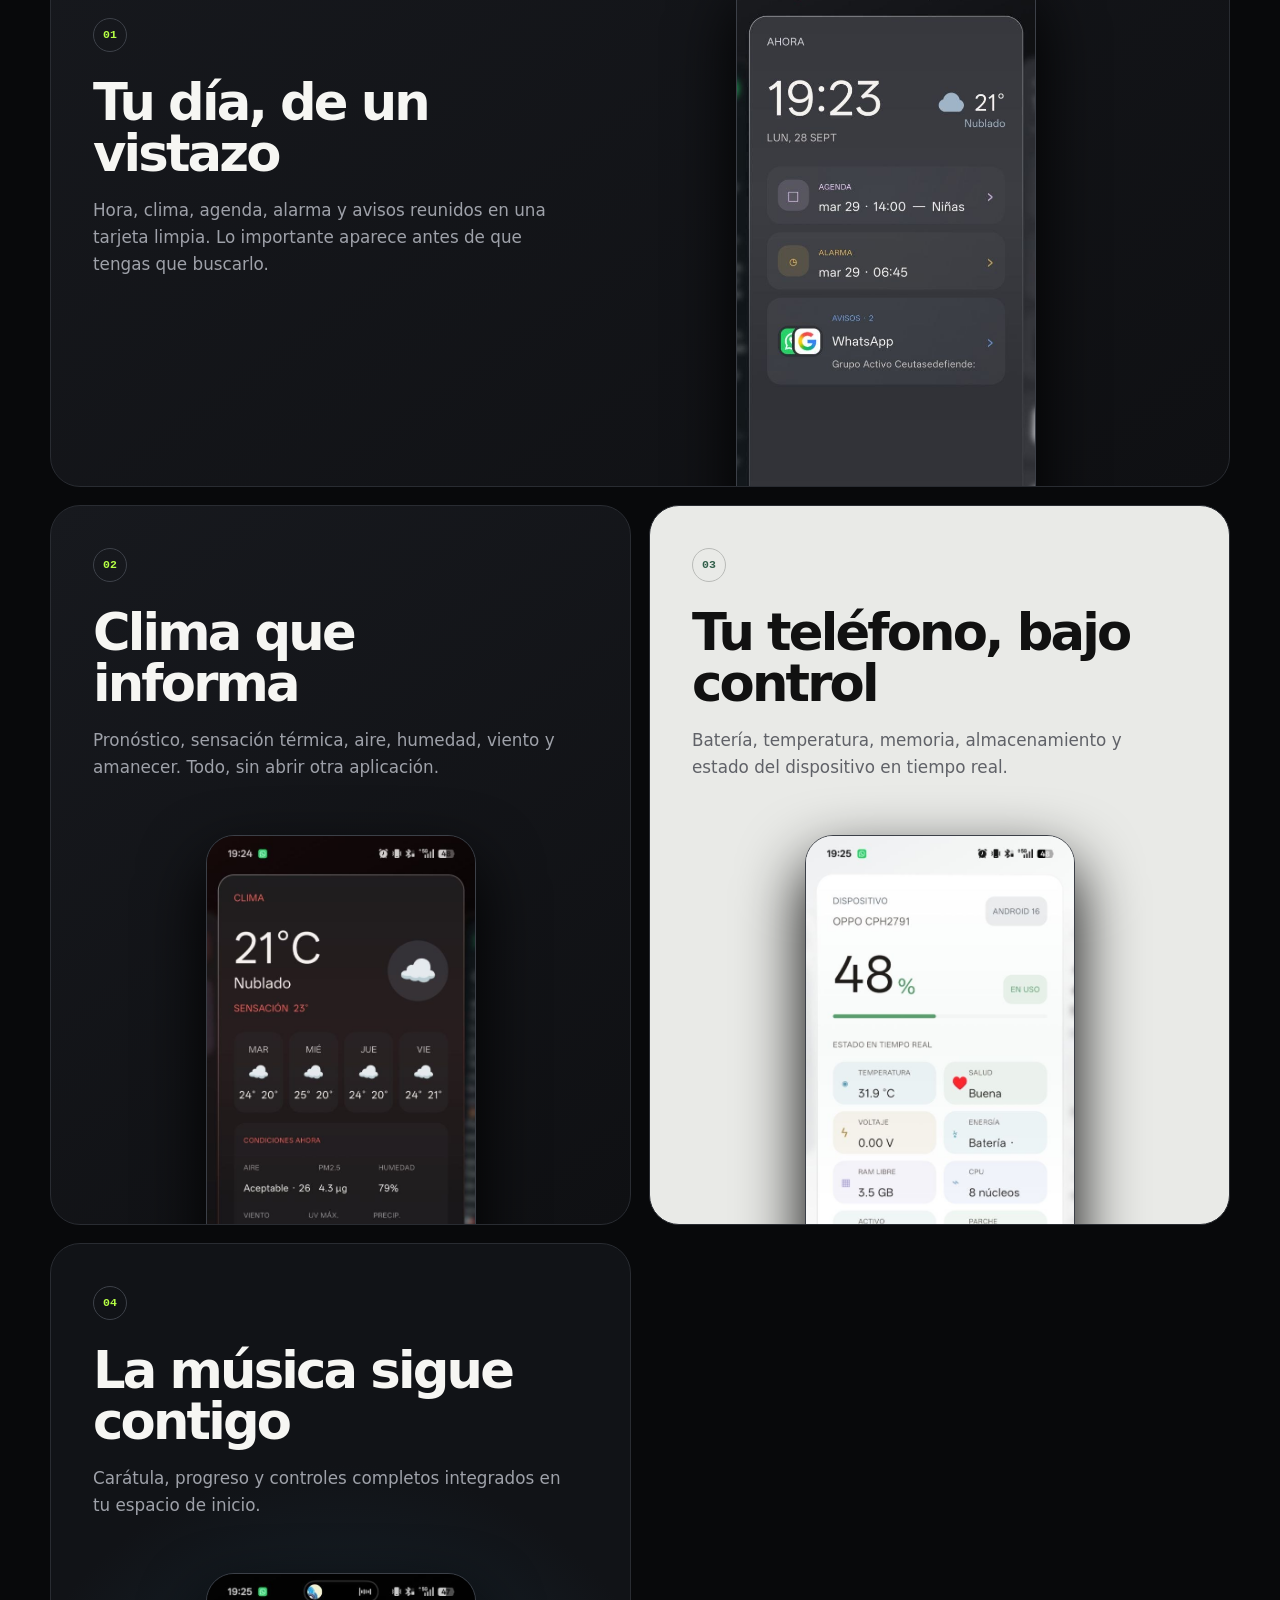
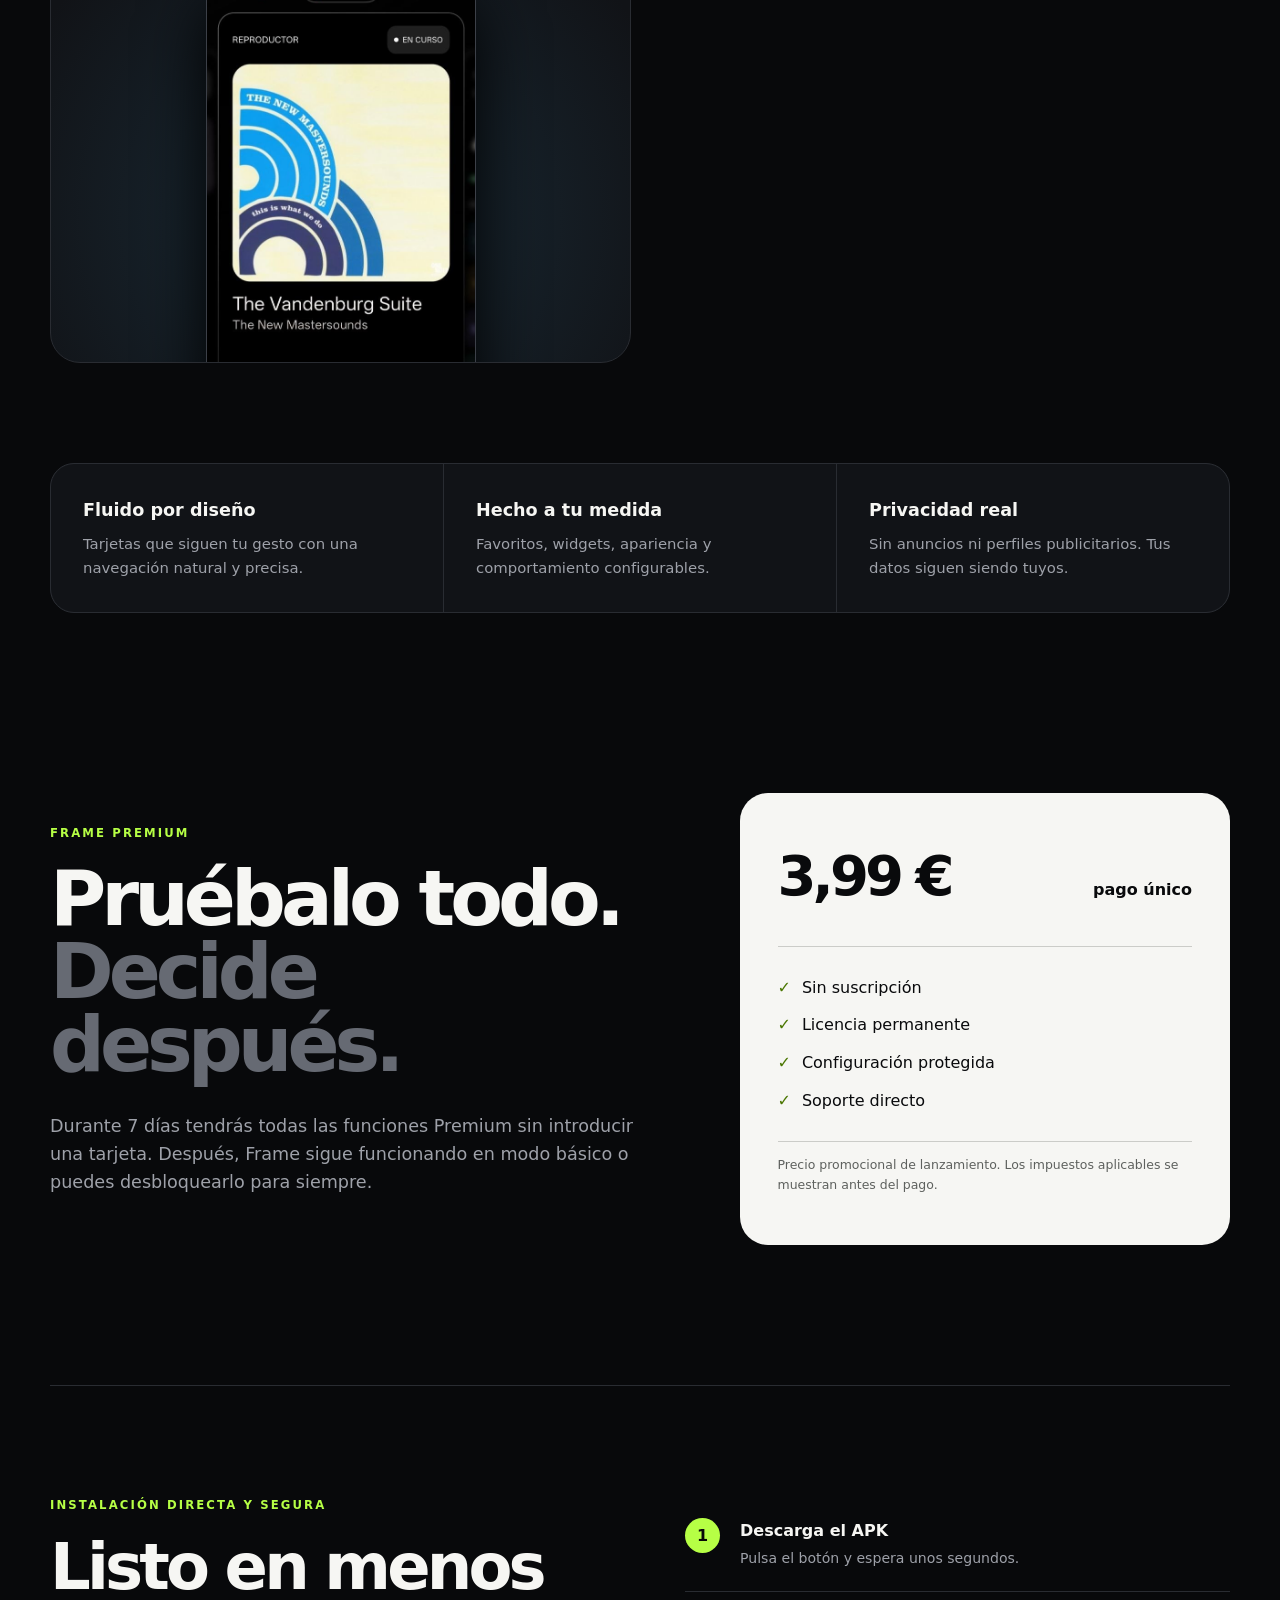
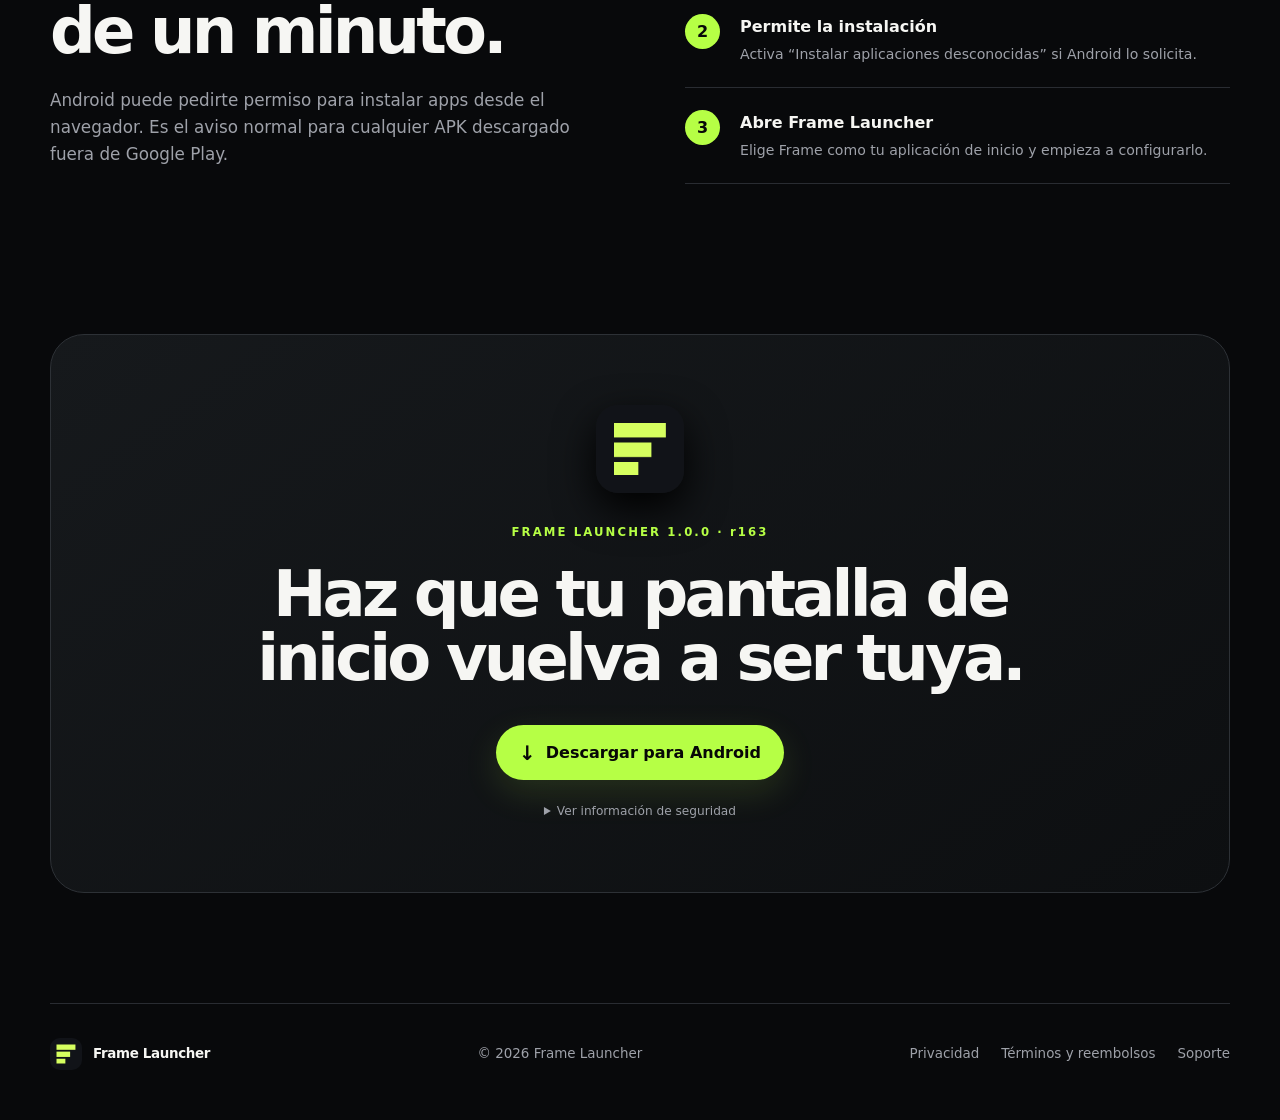
==== commit 567716ee: "Publish Frame Launcher r163" ====
--- a/index.html
+++ b/index.html
@@ -27,7 +27,7 @@
         <p class="lede">Todo lo que importa —apps, agenda, clima, música y widgets— organizado en tarjetas fluidas. Menos distracciones. Más control.</p>
         <div class="actions">
           <a class="button" href="./downloads/Frame-Launcher-1.0.0.apk" download><span>↓</span> Descargar APK gratis</a>
-          <div class="release"><strong>Versión 1.0.0 · r158</strong><span>Android · 4,0 MB</span></div>
+          <div class="release"><strong>Versión 1.0.0 · r163</strong><span>Android · 4,0 MB</span></div>
         </div>
         <p class="trust">✓ APK firmado &nbsp;·&nbsp; ✓ Sin anuncios &nbsp;·&nbsp; ✓ 7 días Premium gratis</p>
       </div>
@@ -107,9 +107,9 @@
 
     <section class="download-cta">
       <img src="./assets/icon.png" alt="Icono de Frame Launcher" width="88" height="88">
-      <div><p class="eyebrow">FRAME LAUNCHER 1.0.0 · r158</p><h2>Haz que tu pantalla de inicio vuelva a ser tuya.</h2></div>
+      <div><p class="eyebrow">FRAME LAUNCHER 1.0.0 · r163</p><h2>Haz que tu pantalla de inicio vuelva a ser tuya.</h2></div>
       <a class="button" href="./downloads/Frame-Launcher-1.0.0.apk" download><span>↓</span> Descargar para Android</a>
-      <details><summary>Ver información de seguridad</summary><p>SHA-256: <code>81defc10bdf8c54b68eedaef23485a434ac474973e366c00d5ef14d8fc904d97</code></p></details>
+      <details><summary>Ver información de seguridad</summary><p>SHA-256: <code>eed1669423e42efd5245491d07abaf9e065f7051a047df89a2ee189b3f187691</code></p></details>
     </section>
 
     <footer>
